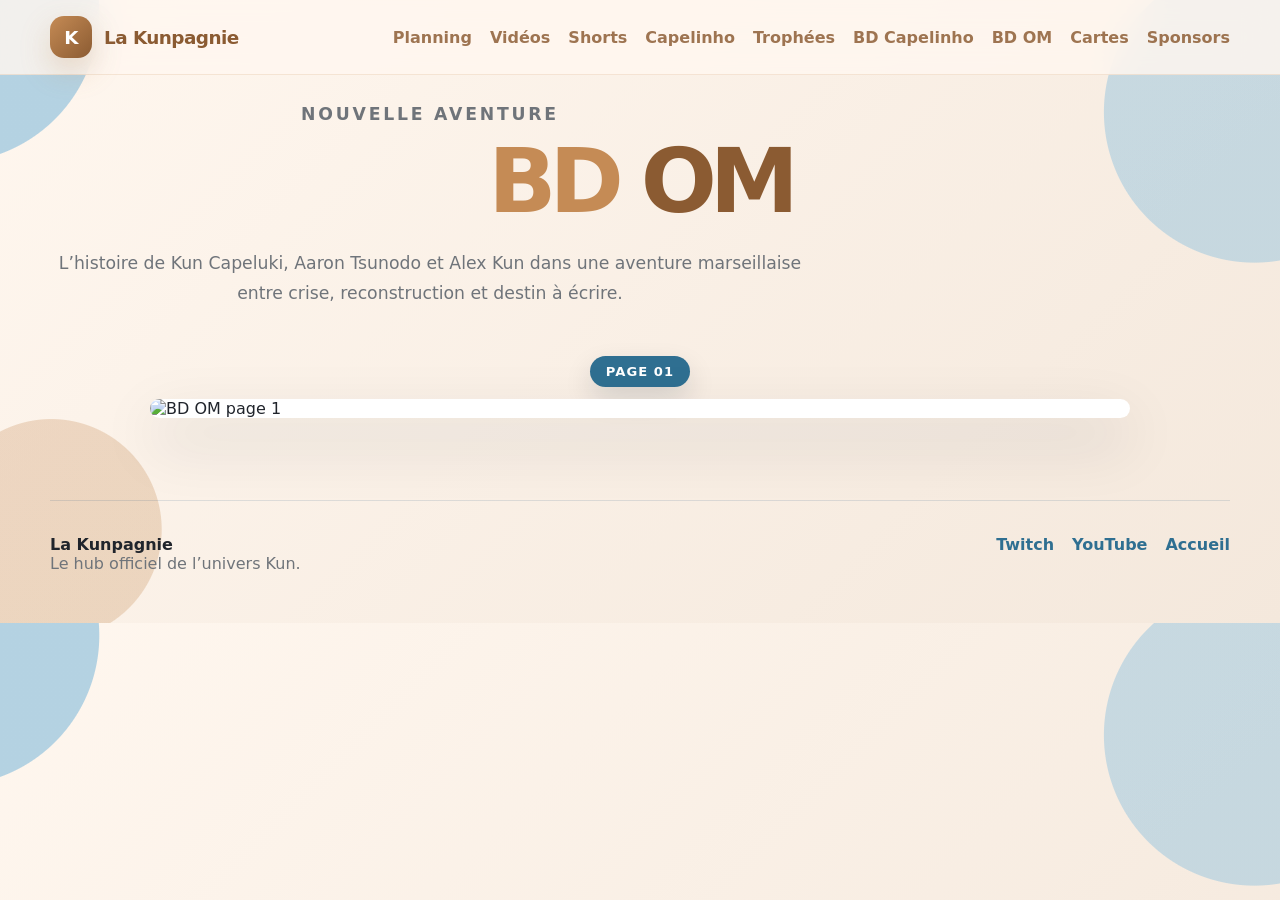
==== bd-om.html @ e3471af1 "Create bd-om.html" ====
<!DOCTYPE html>
<html lang="fr">
<head>
  <meta charset="UTF-8" />
  <meta name="viewport" content="width=device-width, initial-scale=1.0" />
  <title>La Kunpagnie — BD OM</title>
  <link rel="stylesheet" href="style.css" />
</head>

<body>
  <header class="site-header">
    <nav class="navbar">
      <a href="index.html" class="brand">
        <span class="brand-mark">K</span>
        <span>La Kunpagnie</span>
      </a>

      <button class="menu-toggle" aria-label="Ouvrir le menu">☰</button>

      <div class="nav-links">
        <a href="planning.html">Planning</a>
        <a href="videos.html">Vidéos</a>
        <a href="shorts.html">Shorts</a>
        <a href="capelinho.html">Capelinho</a>
        <a href="trophees.html">Trophées</a>
        <a href="bd.html">BD Capelinho</a>
        <a href="bd-om.html">BD OM</a>
        <a href="cartes.html">Cartes</a>
        <a href="sponsors.html">Sponsors</a>
      </div>
    </nav>
  </header>

  <main>
    <section class="section compact">
      <div class="page-hero center">
        <p class="eyebrow">Nouvelle aventure</p>
        <h1>BD <span>OM</span></h1>
        <p>
          L’histoire de Kun Capeluki, Aaron Tsunodo et Alex Kun dans une aventure marseillaise
          entre crise, reconstruction et destin à écrire.
        </p>
      </div>

      <div class="bd-reading">
        <article class="bd-page">
          <span>Page 01</span>
          <img src="om-page-01.png" alt="BD OM page 1">
        </article>

        <!-- Pour ajouter une page :
        <article class="bd-page">
          <span>Page 02</span>
          <img src="om-page-02.png" alt="BD OM page 2">
        </article>
        -->
      </div>
    </section>
  </main>

  <footer class="site-footer">
    <div>
      <strong>La Kunpagnie</strong>
      <p>Le hub officiel de l’univers Kun.</p>
    </div>

    <div class="footer-links">
      <a href="https://www.twitch.tv/el8kun" target="_blank">Twitch</a>
      <a href="https://www.youtube.com/@EL8KUN" target="_blank">YouTube</a>
      <a href="index.html">Accueil</a>
    </div>
  </footer>

  <script src="script.js"></script>
</body>
</html>
---- style.css ----
:root {
  --blue: #9fc8df;
  --blue-light: #c7e3f2;
  --blue-dark: #2f6f91;

  --cream: #f4e8dc;
  --cream-light: #fff7ef;

  --brown: #c58b55;
  --brown-dark: #8b5b32;

  --white: #ffffff;
  --ink: #20242b;
  --muted: #6f747a;

  --card: rgba(255, 248, 239, 0.88);
  --shadow: 0 24px 60px rgba(91, 65, 42, 0.16);
  --radius: 30px;
}
* { box-sizing: border-box; }
html { scroll-behavior: smooth; }
body {
  margin: 0;
  font-family: Inter, system-ui, -apple-system, BlinkMacSystemFont, "Segoe UI", sans-serif;
  color: var(--ink);
  background:
    radial-gradient(circle at -4% 2%, rgba(159, 200, 223, 0.78) 0 150px, transparent 151px),
    radial-gradient(circle at 98% 18%, rgba(159, 200, 223, 0.55) 0 150px, transparent 151px),
    radial-gradient(circle at 4% 85%, rgba(197, 139, 85, 0.28) 0 110px, transparent 111px),
    linear-gradient(135deg, var(--cream-light) 0%, var(--cream) 100%);
  overflow-x: hidden;
}
a { color: inherit; text-decoration: none; }
.site-header {
  position: sticky;
  top: 0;
  z-index: 20;
  backdrop-filter: blur(16px);
  background: rgba(255, 255, 255, 0.78);
  border-bottom: 1px solid rgba(6, 63, 104, 0.10);
}
.navbar {
  width: min(1180px, calc(100% - 32px));
  margin: 0 auto;
  min-height: 74px;
  display: flex;
  justify-content: space-between;
  align-items: center;
}
.brand {
  display: flex;
  align-items: center;
  gap: 12px;
  font-weight: 900;
  letter-spacing: -0.03em;
  font-size: 1.15rem;
}
.brand-mark {
  width: 42px;
  height: 42px;
  border-radius: 14px;
  display: grid;
  place-items: center;
  color: white;
  background: linear-gradient(135deg, var(--blue), var(--blue-dark));
  box-shadow: 0 12px 30px rgba(0, 167, 232, 0.35);
}
.nav-links {
  display: flex;
  align-items: center;
  gap: 18px;
  font-weight: 800;
  color: var(--blue-dark);
  flex-wrap: wrap;
  justify-content: flex-end;
}
.nav-links a { opacity: 0.84; }
.nav-links a:hover { opacity: 1; color: var(--blue); }
.menu-toggle {
  display: none;
  border: 0;
  background: var(--blue-dark);
  color: white;
  width: 42px;
  height: 42px;
  border-radius: 14px;
  font-size: 1.4rem;
}
.section {
  width: min(1180px, calc(100% - 32px));
  margin: 0 auto;
  padding: 82px 0;
}
.compact { padding-top: 24px; }
.hero {
  min-height: calc(100vh - 74px);
  display: grid;
  grid-template-columns: 1.2fr 0.8fr;
  align-items: center;
  gap: 42px;
}
.page-hero { padding-bottom: 30px; }
.eyebrow {
  margin: 0 0 12px;
  text-transform: uppercase;
  letter-spacing: 0.16em;
  font-size: 0.78rem;
  font-weight: 900;
  color: var(--brown);
}
h1, h2, h3, p { margin-top: 0; }
h1 {
  font-size: clamp(3.1rem, 7vw, 6.8rem);
  line-height: 0.9;
  letter-spacing: -0.08em;
  margin-bottom: 26px;
}
h1 span, h2 span { color: var(--blue); }
h2 {
  font-size: clamp(2.1rem, 4vw, 4.2rem);
  letter-spacing: -0.06em;
  line-height: 0.96;
  margin-bottom: 18px;
}
h3 { letter-spacing: -0.03em; margin-bottom: 10px; }
.hero-text, .page-hero p, .section-heading p, .note-box p {
  font-size: 1.08rem;
  line-height: 1.75;
  color: var(--muted);
  max-width: 760px;
}
.hero-actions { display: flex; gap: 14px; flex-wrap: wrap; margin-top: 34px; }
.btn {
  display: inline-flex;
  align-items: center;
  justify-content: center;
  min-height: 50px;
  padding: 0 22px;
  border-radius: 999px;
  font-weight: 900;
  transition: transform 0.2s ease, box-shadow 0.2s ease;
}
.btn:hover { transform: translateY(-2px); }
.btn-primary {
  color: white;
  background: linear-gradient(135deg, var(--blue), var(--blue-dark));
  box-shadow: 0 18px 36px rgba(0, 167, 232, 0.25);
}
.btn-secondary {
  color: var(--blue-dark);
  background: white;
  border: 1px solid rgba(6, 63, 104, 0.10);
}
.hero-card, .preview-card, .content-card, .timeline-item, .trophy-room article, .note-box, .sponsor-grid article {
  background: var(--card);
  border: 1px solid rgba(6, 63, 104, 0.10);
  border-radius: var(--radius);
  box-shadow: var(--shadow);
}
.hero-card {
  padding: 34px;
  min-height: 390px;
  display: flex;
  flex-direction: column;
  justify-content: flex-end;
  position: relative;
  overflow: hidden;
}
.hero-card::before {
  content: "";
  position: absolute;
  inset: 18px;
  border-radius: 24px;
  border: 2px dashed rgba(0, 167, 232, 0.25);
}
.live-badge {
  position: absolute;
  top: 28px;    
  left: 28px;
  background: var(--blue-dark);
  color: white;
  padding: 10px 14px;
  border-radius: 999px;
  font-size: 0.76rem;
  font-weight: 900;
}
.hero-card h2, .hero-card p, .mini-stats { position: relative; }
.hero-card p { color: var(--muted); line-height: 1.65; }
.mini-stats {
  display: grid;
  grid-template-columns: repeat(3, 1fr);
  gap: 14px;
  margin-top: 24px;
}
.mini-stats div {
  padding: 14px;
  border-radius: 18px;
  background: rgba(0, 167, 232, 0.08);
}
.mini-stats strong, .mini-stats span { display: block; }
.mini-stats strong { font-size: 1.25rem; }
.mini-stats span { font-size: 0.78rem; color: var(--muted); font-weight: 800; }
.center { text-align: center; margin-left: auto; margin-right: auto; }
.preview-grid, .content-grid {
  display: grid;
  grid-template-columns: repeat(3, 1fr);
  gap: 22px;
}
.preview-card, .content-card, .note-box { padding: 28px; }
.preview-card {
  min-height: 210px;
  transition: transform 0.2s ease, box-shadow 0.2s ease;
}
.preview-card:hover { transform: translateY(-4px); box-shadow: 0 28px 70px rgba(3, 29, 50, 0.20); }
.preview-card span, .content-card span {
  display: inline-block;
  color: var(--brown);
  font-size: 0.78rem;
  font-weight: 900;
  letter-spacing: 0.12em;
  text-transform: uppercase;
  margin-bottom: 12px;
}
.preview-card p, .content-card p, .timeline-item p, .trophy-room p, .sponsor-grid p {
  color: var(--muted);
  line-height: 1.55;
}
.big-image {
  width: 100%;
  max-width: 1100px;
  display: block;
  margin: 0 auto 34px;
  border-radius: 28px;
  box-shadow: 0 24px 60px rgba(3, 29, 50, 0.16);
}
.timeline {
  display: grid;
  grid-template-columns: repeat(3, 1fr);
  gap: 22px;
}
.timeline-item { padding: 28px; }
.club-tag {
  display: inline-flex;
  padding: 8px 12px;
  border-radius: 999px;
  color: white;
  font-weight: 900;
  font-size: 0.78rem;
  margin-bottom: 20px;
}
.santos { background: #163f83; }
.werder { background: #0a8f55; }
.brazil { background: #f0c400; color: #173b1a; }
.timeline-item ul { padding-left: 18px; color: var(--blue-dark); font-weight: 700; }
.trophy-room, .sponsor-grid {
  display: grid;
  grid-template-columns: repeat(4, 1fr);
  gap: 18px;
}
.trophy-room article, .sponsor-grid article { padding: 26px; }
.trophy-room span { font-size: 2rem; display: block; margin-bottom: 18px; }
.spacing-top { margin-top: 28px; }
.card-showcase {
  display: grid;
  grid-template-columns: repeat(3, 1fr);
  gap: 22px;
}
.kun-card {
  min-height: 310px;
  border-radius: 28px;
  padding: 26px;
  color: white;
  display: flex;
  flex-direction: column;
  justify-content: flex-end;
  box-shadow: var(--shadow);
  position: relative;
  overflow: hidden;
}
.kun-card::before {
  content: "";
  position: absolute;
  inset: 18px;
  border-radius: 22px;
  border: 1px solid rgba(255,255,255,0.45);
}
.kun-card span, .kun-card h3, .kun-card p { position: relative; }
.kun-card span { color: rgba(255,255,255,0.85); font-weight: 900; letter-spacing: 0.12em; }
.kun-card h3 { font-size: 2rem; }
.kun-card p { color: rgba(255,255,255,0.8); }
.common { background: linear-gradient(145deg, #31536d, #0d2233); }
.rare { background: linear-gradient(145deg, var(--blue), var(--blue-dark)); }
.legendary { background: linear-gradient(145deg, #b48645, #4a2f1a); }
.note-box { margin-top: 28px; }
.sponsor-grid { grid-template-columns: repeat(3, 1fr); }
.site-footer {
  width: min(1180px, calc(100% - 32px));
  margin: 0 auto;
  padding: 34px 0 50px;
  display: flex;
  justify-content: space-between;
  gap: 24px;
  border-top: 1px solid rgba(6, 63, 104, 0.12);
}
.site-footer p { color: var(--muted); margin-bottom: 0; }
.footer-links { display: flex; gap: 18px; font-weight: 800; color: var(--blue-dark); flex-wrap: wrap; }
@media (max-width: 980px) {
  .menu-toggle { display: block; }
  .nav-links {
    position: absolute;
    top: 74px;
    left: 16px;
    right: 16px;
    display: none;
    flex-direction: column;
    align-items: stretch;
    padding: 18px;
    background: white;
    border-radius: 22px;
    box-shadow: var(--shadow);
  }
  .nav-links.open { display: flex; }
  .hero { grid-template-columns: 1fr; padding-top: 44px; min-height: auto; }
  .preview-grid, .content-grid, .timeline, .trophy-room, .card-showcase, .sponsor-grid { grid-template-columns: 1fr 1fr; }
}
@media (max-width: 620px) {
  .section { padding: 58px 0; }
  h1 { font-size: 3.35rem; }
  .preview-grid, .content-grid, .timeline, .trophy-room, .card-showcase, .sponsor-grid { grid-template-columns: 1fr; }
  .mini-stats { grid-template-columns: 1fr; }
  .site-footer { flex-direction: column; }
}
.preview-card {
  min-height: 260px;
  padding: 28px;
  position: relative;
  overflow: hidden;
  display: flex;
  flex-direction: column;
  justify-content: flex-end;
  background:
    linear-gradient(145deg, rgba(255,255,255,0.94), rgba(255,255,255,0.70));
  border: 1px solid rgba(6, 63, 104, 0.10);
  border-radius: 30px;
  box-shadow: 0 24px 60px rgba(3, 29, 50, 0.13);
  transition: transform 0.22s ease, box-shadow 0.22s ease, border-color 0.22s ease;
}

.preview-card::before {
  content: "";
  position: absolute;
  inset: -40% -20% auto auto;
  width: 180px;
  height: 180px;
  border-radius: 999px;
  background: rgba(0, 167, 232, 0.13);
  transition: transform 0.22s ease;
}

.preview-card::after {
  content: "";
  position: absolute;
  inset: 14px;
  border-radius: 24px;
  border: 1px solid rgba(255,255,255,0.65);
  pointer-events: none;
}

.preview-card:hover {
  transform: translateY(-7px);
  box-shadow: 0 34px 80px rgba(3, 29, 50, 0.22);
  border-color: rgba(0, 167, 232, 0.35);
}

.preview-card:hover::before {
  transform: scale(1.18);
}

.preview-card .card-icon {
  position: absolute;
  top: 24px;
  right: 24px;
  width: 56px;
  height: 56px;
  border-radius: 20px;
  display: grid;
  place-items: center;
  font-size: 1.6rem;
  background: rgba(255,255,255,0.72);
  border: 1px solid rgba(6, 63, 104, 0.08);
  box-shadow: 0 12px 28px rgba(3, 29, 50, 0.10);
}

.preview-card span,
.preview-card h3,
.preview-card p,
.preview-card strong {
  position: relative;
  z-index: 2;
}

.preview-card span {
  display: inline-block;
  color: var(--brown);
  font-size: 0.76rem;
  font-weight: 950;
  letter-spacing: 0.14em;
  text-transform: uppercase;
  margin-bottom: 12px;
}

.preview-card h3 {
  font-size: 1.55rem;
  margin-bottom: 10px;
}

.preview-card p {
  color: var(--muted);
  line-height: 1.55;
  margin-bottom: 22px;
}

.preview-card strong {
  color: var(--blue-dark);
  font-size: 0.94rem;
}

.planning-card {
  background:
    linear-gradient(145deg, rgba(0,167,232,0.16), rgba(255,255,255,0.86));
}

.video-card {
  background:
    linear-gradient(145deg, rgba(6,63,104,0.15), rgba(255,255,255,0.86));
}

.capelinho-card {
  background:
    linear-gradient(145deg, rgba(240,196,0,0.18), rgba(255,255,255,0.86));
}

.trophees-card {
  background:
    linear-gradient(145deg, rgba(180,134,69,0.22), rgba(255,255,255,0.86));
}

.bd-card-home {
  background:
    linear-gradient(145deg, rgba(139,98,63,0.18), rgba(255,255,255,0.86));
}

.cartes-card {
  background:
    linear-gradient(145deg, rgba(0,167,232,0.20), rgba(6,63,104,0.08));
}

.sponsor-card {
  background:
    linear-gradient(145deg, rgba(6,63,104,0.16), rgba(255,255,255,0.86));
}
.home-planning-section {
  padding-top: 40px;
  padding-bottom: 40px;
}

.home-planning-link {
  display: block;
  max-width: 1050px;
  margin: 0 auto;
}

.home-planning-image {
  width: 100%;
  display: block;
  border-radius: 28px;
  box-shadow: 0 24px 60px rgba(3, 29, 50, 0.16);
  transition: transform 0.22s ease, box-shadow 0.22s ease;
}

.home-planning-link:hover .home-planning-image {
  transform: translateY(-5px);
  box-shadow: 0 34px 80px rgba(3, 29, 50, 0.22);
}

.center-button {
  display: flex;
  justify-content: center;
  margin-top: 24px;
}
.bd-reading {
  display: grid;
  gap: 34px;
  max-width: 980px;
  margin: 0 auto;
}

.bd-reading img {
  width: 100%;
  display: block;
  border-radius: 24px;
  box-shadow: 0 24px 60px rgba(3, 29, 50, 0.16);
  background: white;
}
.bd-page {
  display: grid;
  gap: 12px;
}

.bd-page span {
  width: fit-content;
  margin: 0 auto;
  padding: 8px 16px;
  border-radius: 999px;
  background: var(--blue-dark);
  color: white;
  font-size: 0.82rem;
  font-weight: 900;
  letter-spacing: 0.08em;
  text-transform: uppercase;
  box-shadow: 0 12px 28px rgba(3, 29, 50, 0.14);
}

.bd-page img {
  width: 100%;
  display: block;
  border-radius: 24px;
  box-shadow: 0 24px 60px rgba(3, 29, 50, 0.16);
  background: white;
}
.shorts-card {
  background:
    linear-gradient(145deg, rgba(0,167,232,0.16), rgba(139,98,63,0.13));
}

.shorts-grid {
  display: grid;
  grid-template-columns: repeat(3, 1fr);
  gap: 22px;
}

.short-card {
  background: var(--card);
  border: 1px solid rgba(6, 63, 104, 0.10);
  border-radius: 28px;
  box-shadow: var(--shadow);
  overflow: hidden;
}

.short-video {
  aspect-ratio: 9 / 16;
  background: #0d2233;
}

.short-video iframe {
  width: 100%;
  height: 100%;
  border: 0;
  display: block;
}

.short-placeholder {
  aspect-ratio: 9 / 16;
  display: grid;
  place-items: center;
  background: linear-gradient(145deg, var(--blue), var(--blue-dark));
  color: white;
  font-weight: 900;
  text-transform: uppercase;
  letter-spacing: 0.12em;
}

.short-info {
  padding: 22px;
}

.short-info span {
  display: inline-block;
  color: var(--brown);
  font-size: 0.76rem;
  font-weight: 950;
  letter-spacing: 0.14em;
  text-transform: uppercase;
  margin-bottom: 10px;
}

.short-info p {
  color: var(--muted);
  line-height: 1.55;
}

@media (max-width: 980px) {
  .shorts-grid {
    grid-template-columns: repeat(2, 1fr);
  }
}

@media (max-width: 620px) {
  .shorts-grid {
    grid-template-columns: 1fr;
  }
}
.site-header {
  background: rgba(255, 247, 239, 0.82);
  border-bottom: 1px solid rgba(197, 139, 85, 0.18);
}

.brand-mark {
  background: linear-gradient(135deg, var(--brown), var(--brown-dark));
  box-shadow: 0 12px 30px rgba(197, 139, 85, 0.28);
}

.brand span:last-child {
  color: var(--brown-dark);
}

.nav-links a {
  color: var(--brown-dark);
}

.nav-links a:hover {
  color: var(--blue-dark);
}
.hero {
  position: relative;
}

.hero::before {
  content: "";
  position: absolute;
  top: 70px;
  right: -60px;
  width: 260px;
  height: 260px;
  background: rgba(159, 200, 223, 0.42);
  border-radius: 50%;
  z-index: -1;
}

.hero::after {
  content: "";
  position: absolute;
  left: -80px;
  bottom: 60px;
  width: 180px;
  height: 180px;
  background: rgba(197, 139, 85, 0.18);
  border-radius: 50%;
  z-index: -1;
}

h1 {
  color: var(--brown);
  text-transform: uppercase;
}

h1 span {
  color: var(--brown-dark);
}

.eyebrow {
  color: var(--blue-dark);
}

.hero-card {
  background:
    linear-gradient(145deg, rgba(255, 247, 239, 0.95), rgba(255, 247, 239, 0.70)),
    radial-gradient(circle at 80% 10%, rgba(159, 200, 223, 0.32), transparent 40%);
  border: 1px solid rgba(197, 139, 85, 0.18);
}

.live-badge {
  background: var(--brown);
  color: white;
}
.btn-primary {
  color: white;
  background: linear-gradient(135deg, var(--brown), var(--brown-dark));
  box-shadow: 0 18px 36px rgba(197, 139, 85, 0.24);
}

.btn-secondary {
  color: var(--brown-dark);
  background: rgba(255, 247, 239, 0.88);
  border: 1px solid rgba(197, 139, 85, 0.24);
}

.btn-secondary:hover {
  background: white;
}
.preview-card {
  background:
    linear-gradient(145deg, rgba(255, 247, 239, 0.96), rgba(255, 247, 239, 0.72));
  border: 1px solid rgba(197, 139, 85, 0.18);
}

.preview-card::before {
  background: rgba(159, 200, 223, 0.30);
}

.preview-card .card-icon {
  background: rgba(255, 247, 239, 0.86);
  border: 1px solid rgba(197, 139, 85, 0.18);
}

.preview-card span {
  color: var(--blue-dark);
}

.preview-card strong {
  color: var(--brown-dark);
}

.planning-card {
  background: linear-gradient(145deg, rgba(159, 200, 223, 0.34), rgba(255, 247, 239, 0.88));
}

.video-card {
  background: linear-gradient(145deg, rgba(197, 139, 85, 0.22), rgba(255, 247, 239, 0.88));
}

.capelinho-card {
  background: linear-gradient(145deg, rgba(159, 200, 223, 0.28), rgba(255, 247, 239, 0.88));
}

.trophees-card {
  background: linear-gradient(145deg, rgba(197, 139, 85, 0.26), rgba(255, 247, 239, 0.88));
}

.bd-card-home {
  background: linear-gradient(145deg, rgba(47, 111, 145, 0.16), rgba(255, 247, 239, 0.88));
}

.cartes-card {
  background: linear-gradient(145deg, rgba(159, 200, 223, 0.38), rgba(255, 247, 239, 0.88));
}

.sponsor-card {
  background: linear-gradient(145deg, rgba(197, 139, 85, 0.20), rgba(255, 247, 239, 0.88));
}
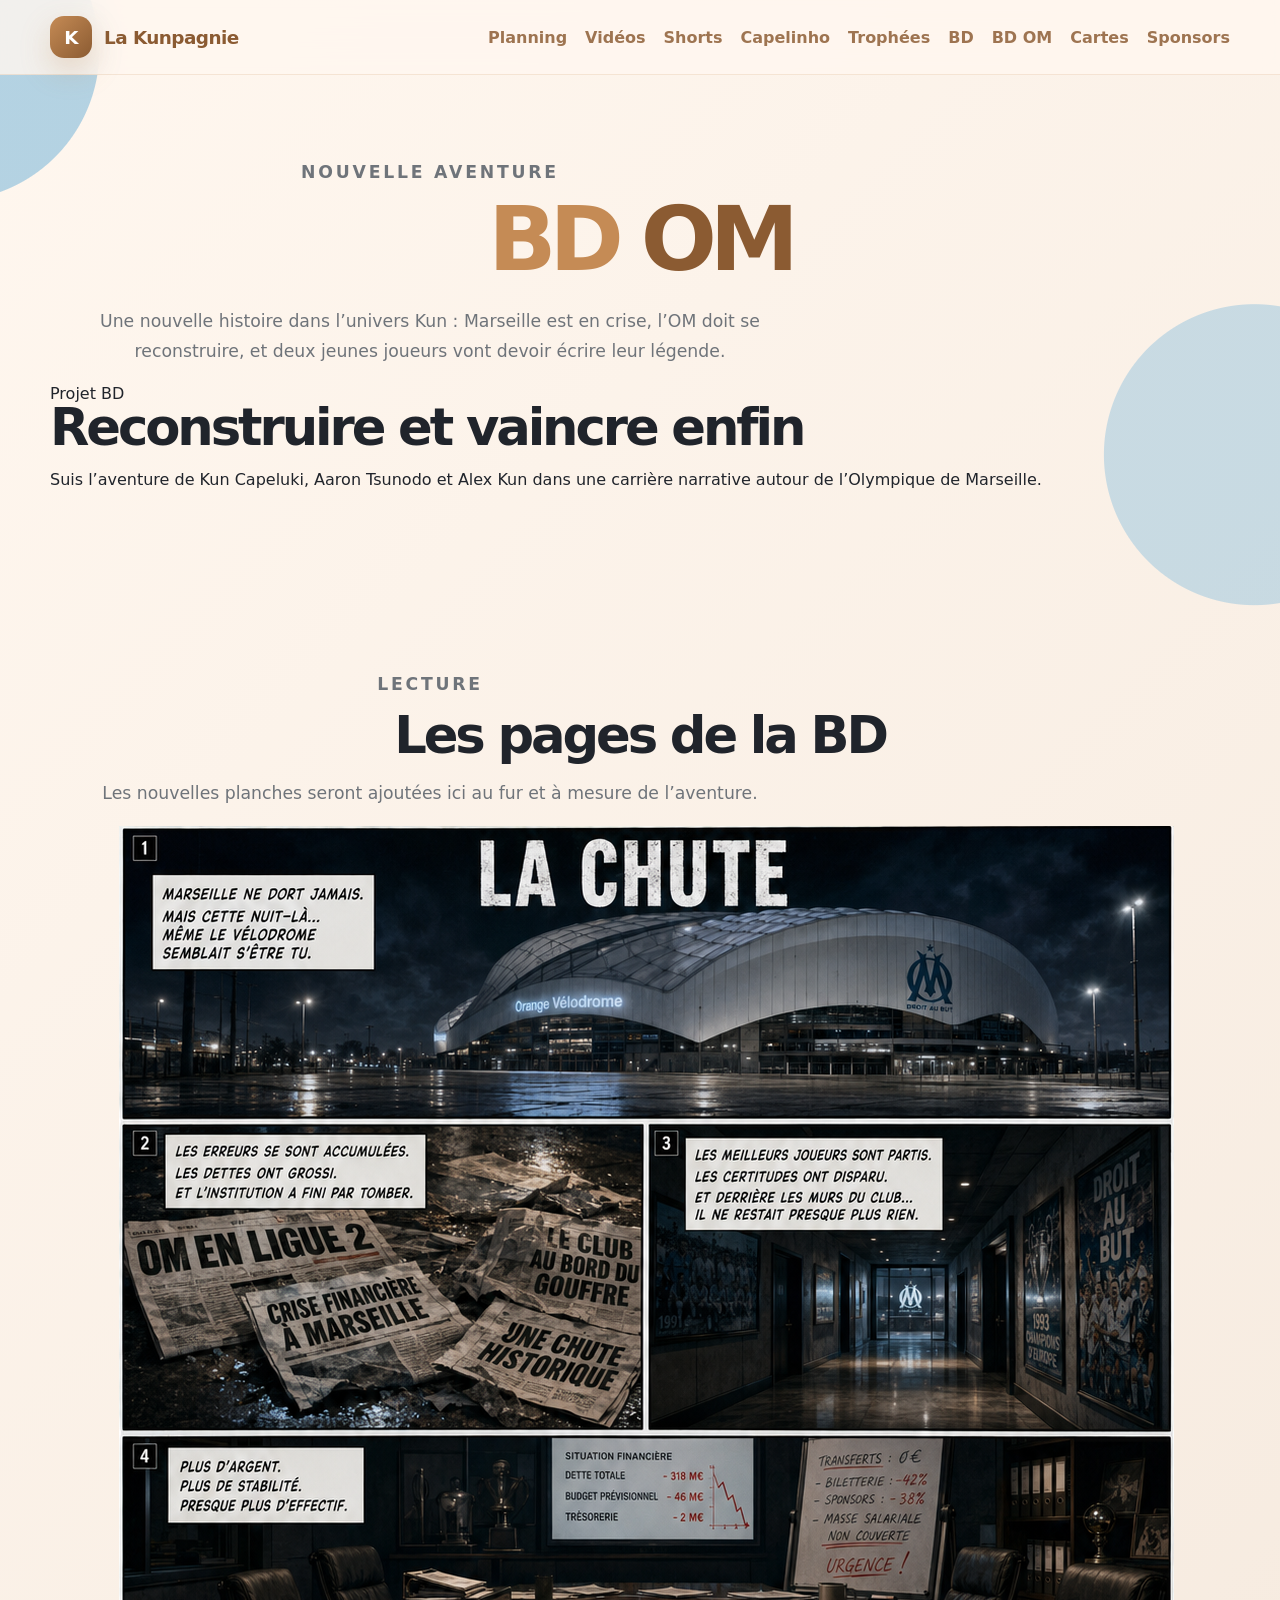
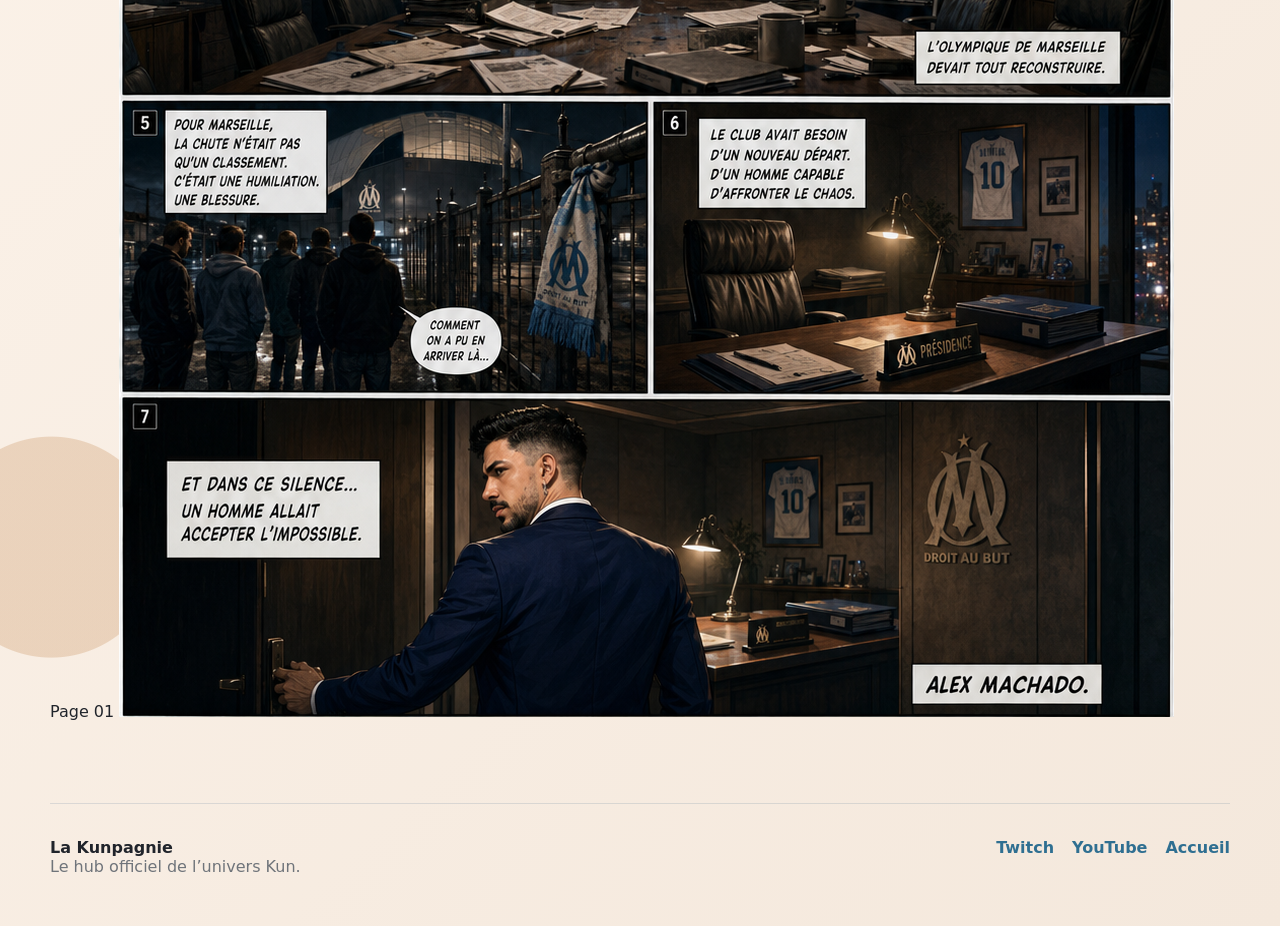
==== commit 4f631aa8: "Update bd-om.html" ====
--- a/bd-om.html
+++ b/bd-om.html
@@ -1,76 +1,90 @@
 <!DOCTYPE html>
 <html lang="fr">
 <head>
-  <meta charset="UTF-8" />
-  <meta name="viewport" content="width=device-width, initial-scale=1.0" />
-  <title>La Kunpagnie — BD OM</title>
-  <link rel="stylesheet" href="style.css" />
+<meta charset="UTF-8">
+<meta name="viewport" content="width=device-width, initial-scale=1.0">
+<link rel="stylesheet" href="style.css">
+<title>La Kunpagnie — BD OM</title>
 </head>
 
 <body>
-  <header class="site-header">
-    <nav class="navbar">
-      <a href="index.html" class="brand">
-        <span class="brand-mark">K</span>
-        <span>La Kunpagnie</span>
-      </a>
+<header class="site-header">
+  <nav class="navbar">
+    <a href="index.html" class="brand"><span class="brand-mark">K</span><span>La Kunpagnie</span></a>
+    <button class="menu-toggle" aria-label="Ouvrir le menu">☰</button>
+    <div class="nav-links">
+      <a href="planning.html">Planning</a>
+      <a href="videos.html">Vidéos</a>
+      <a href="shorts.html">Shorts</a>
+      <a href="capelinho.html">Capelinho</a>
+      <a href="trophees.html">Trophées</a>
+      <a href="bd.html">BD</a>
+      <a href="bd-om.html">BD OM</a>
+      <a href="cartes.html">Cartes</a>
+      <a href="sponsors.html">Sponsors</a>
+    </div>
+  </nav>
+</header>
 
-      <button class="menu-toggle" aria-label="Ouvrir le menu">☰</button>
+<main>
+  <section class="section bd-om-hero-section">
+    <div class="section-heading center">
+      <p class="eyebrow">Nouvelle aventure</p>
+      <h1>BD <span>OM</span></h1>
+      <p>
+        Une nouvelle histoire dans l’univers Kun : Marseille est en crise, l’OM doit se reconstruire,
+        et deux jeunes joueurs vont devoir écrire leur légende.
+      </p>
+    </div>
 
-      <div class="nav-links">
-        <a href="planning.html">Planning</a>
-        <a href="videos.html">Vidéos</a>
-        <a href="shorts.html">Shorts</a>
-        <a href="capelinho.html">Capelinho</a>
-        <a href="trophees.html">Trophées</a>
-        <a href="bd.html">BD Capelinho</a>
-        <a href="bd-om.html">BD OM</a>
-        <a href="cartes.html">Cartes</a>
-        <a href="sponsors.html">Sponsors</a>
-      </div>
-    </nav>
-  </header>
-
-  <main>
-    <section class="section compact">
-      <div class="page-hero center">
-        <p class="eyebrow">Nouvelle aventure</p>
-        <h1>BD <span>OM</span></h1>
+    <div class="bd-om-intro-card">
+      <div>
+        <span class="bd-om-label">Projet BD</span>
+        <h2>Reconstruire et vaincre enfin</h2>
         <p>
-          L’histoire de Kun Capeluki, Aaron Tsunodo et Alex Kun dans une aventure marseillaise
-          entre crise, reconstruction et destin à écrire.
+          Suis l’aventure de Kun Capeluki, Aaron Tsunodo et Alex Kun dans une carrière narrative
+          autour de l’Olympique de Marseille.
         </p>
       </div>
+    </div>
+  </section>
 
-      <div class="bd-reading">
-        <article class="bd-page">
-          <span>Page 01</span>
-          <img src="om-page-01.png" alt="BD OM page 1">
-        </article>
-
-        <!-- Pour ajouter une page :
-        <article class="bd-page">
-          <span>Page 02</span>
-          <img src="om-page-02.png" alt="BD OM page 2">
-        </article>
-        -->
-      </div>
-    </section>
-  </main>
-
-  <footer class="site-footer">
-    <div>
-      <strong>La Kunpagnie</strong>
-      <p>Le hub officiel de l’univers Kun.</p>
+  <section class="section">
+    <div class="section-heading center">
+      <p class="eyebrow">Lecture</p>
+      <h2>Les pages de la BD</h2>
+      <p>Les nouvelles planches seront ajoutées ici au fur et à mesure de l’aventure.</p>
     </div>
 
-    <div class="footer-links">
-      <a href="https://www.twitch.tv/el8kun" target="_blank">Twitch</a>
-      <a href="https://www.youtube.com/@EL8KUN" target="_blank">YouTube</a>
-      <a href="index.html">Accueil</a>
+    <div class="bd-pages-grid">
+
+      <article class="bd-page-card">
+        <span>Page 01</span>
+        <img src="om-page-01.png" alt="BD OM Page 01">
+      </article>
+
+      <!-- Pour ajouter une nouvelle page, copie ce bloc :
+
+      <article class="bd-page-card">
+        <span>Page 02</span>
+        <img src="om-page-02.png" alt="BD OM Page 02">
+      </article>
+
+      -->
+
     </div>
-  </footer>
+  </section>
+</main>
 
-  <script src="script.js"></script>
+<footer class="site-footer">
+  <div><strong>La Kunpagnie</strong><p>Le hub officiel de l’univers Kun.</p></div>
+  <div class="footer-links">
+    <a href="https://www.twitch.tv/el8kun" target="_blank" rel="noopener">Twitch</a>
+    <a href="https://www.youtube.com/@EL8KUNgaming" target="_blank" rel="noopener">YouTube</a>
+    <a href="index.html">Accueil</a>
+  </div>
+</footer>
+
+<script src="script.js"></script>
 </body>
 </html>
--- a/style.css
+++ b/style.css
@@ -738,3 +738,12 @@
 .sponsor-card {
   background: linear-gradient(145deg, rgba(197, 139, 85, 0.20), rgba(255, 247, 239, 0.88));
 }
+
+.bd-om-card {
+  background: linear-gradient(145deg, rgba(0, 167, 232, 0.18), rgba(255, 255, 255, 0.92));
+  border: 1px solid rgba(0, 167, 232, 0.22);
+}
+
+.bd-om-card .card-icon {
+  background: rgba(255, 255, 255, 0.85);
+}
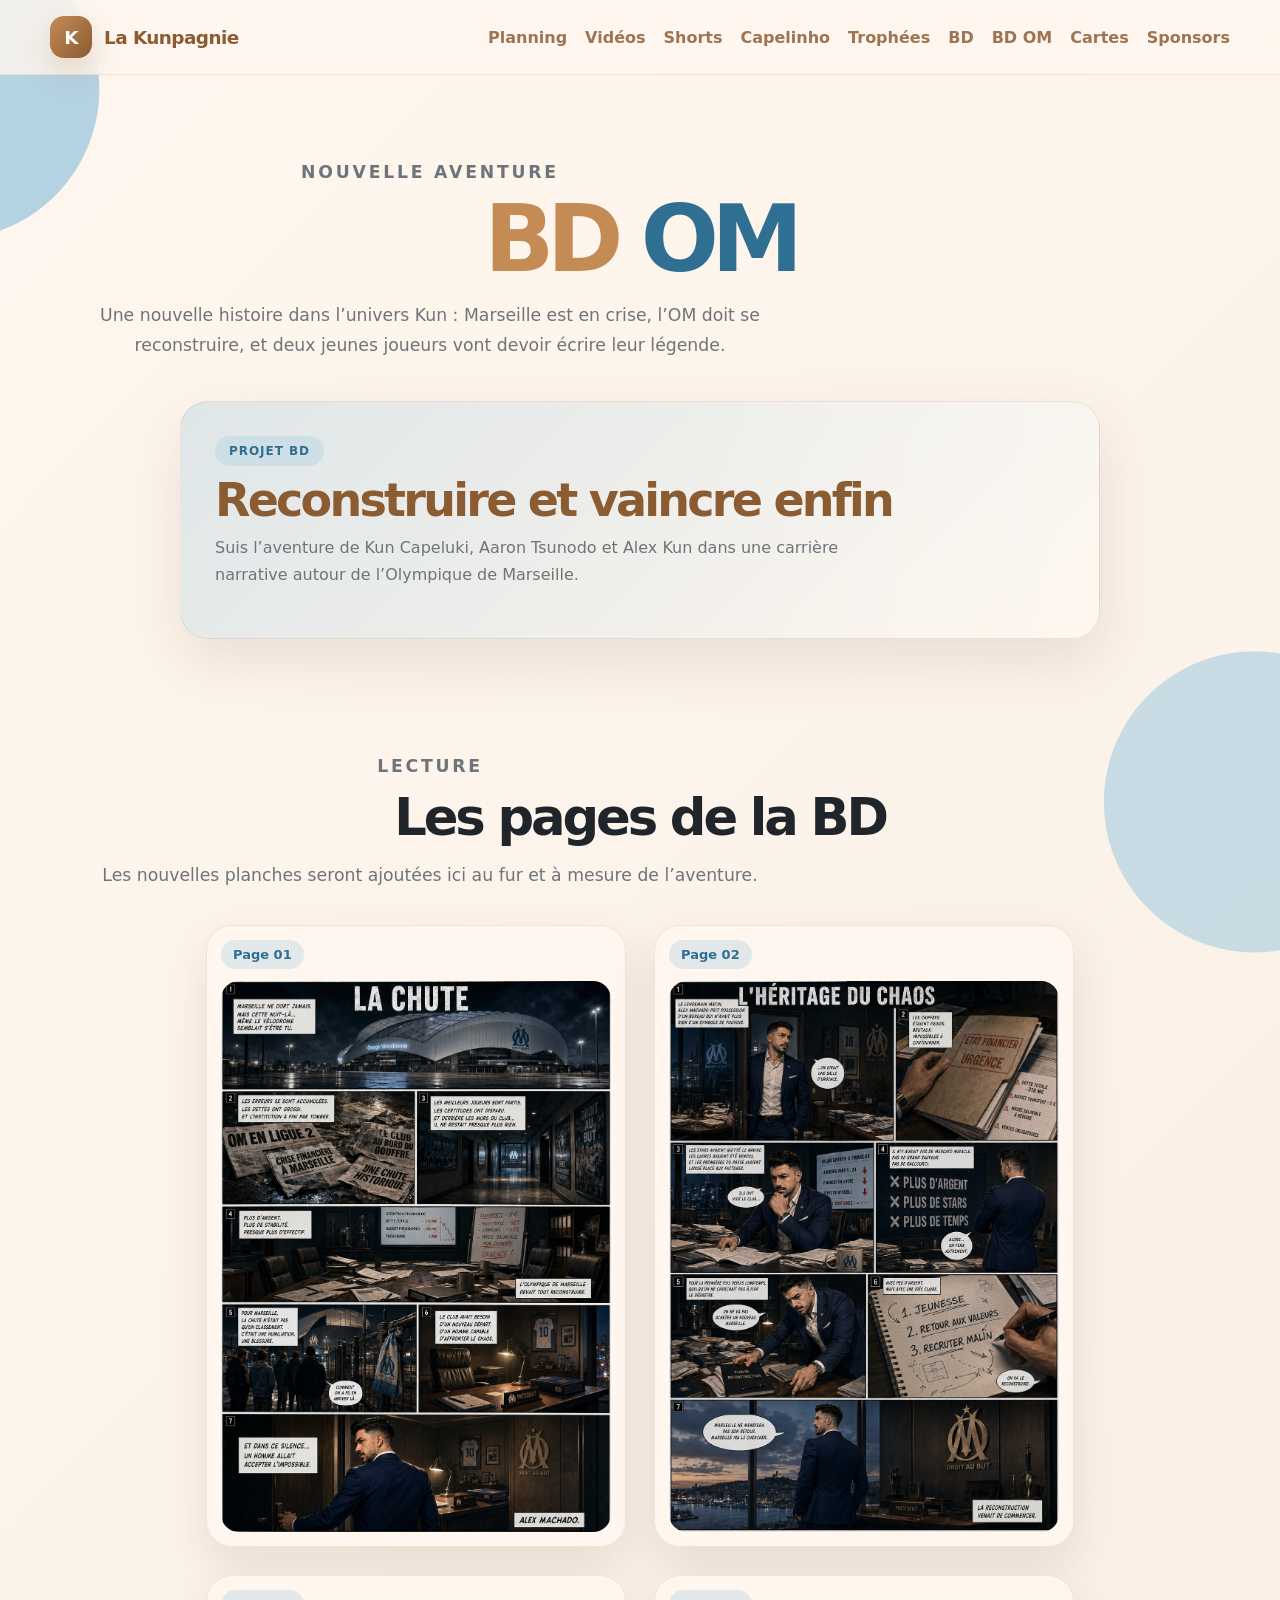
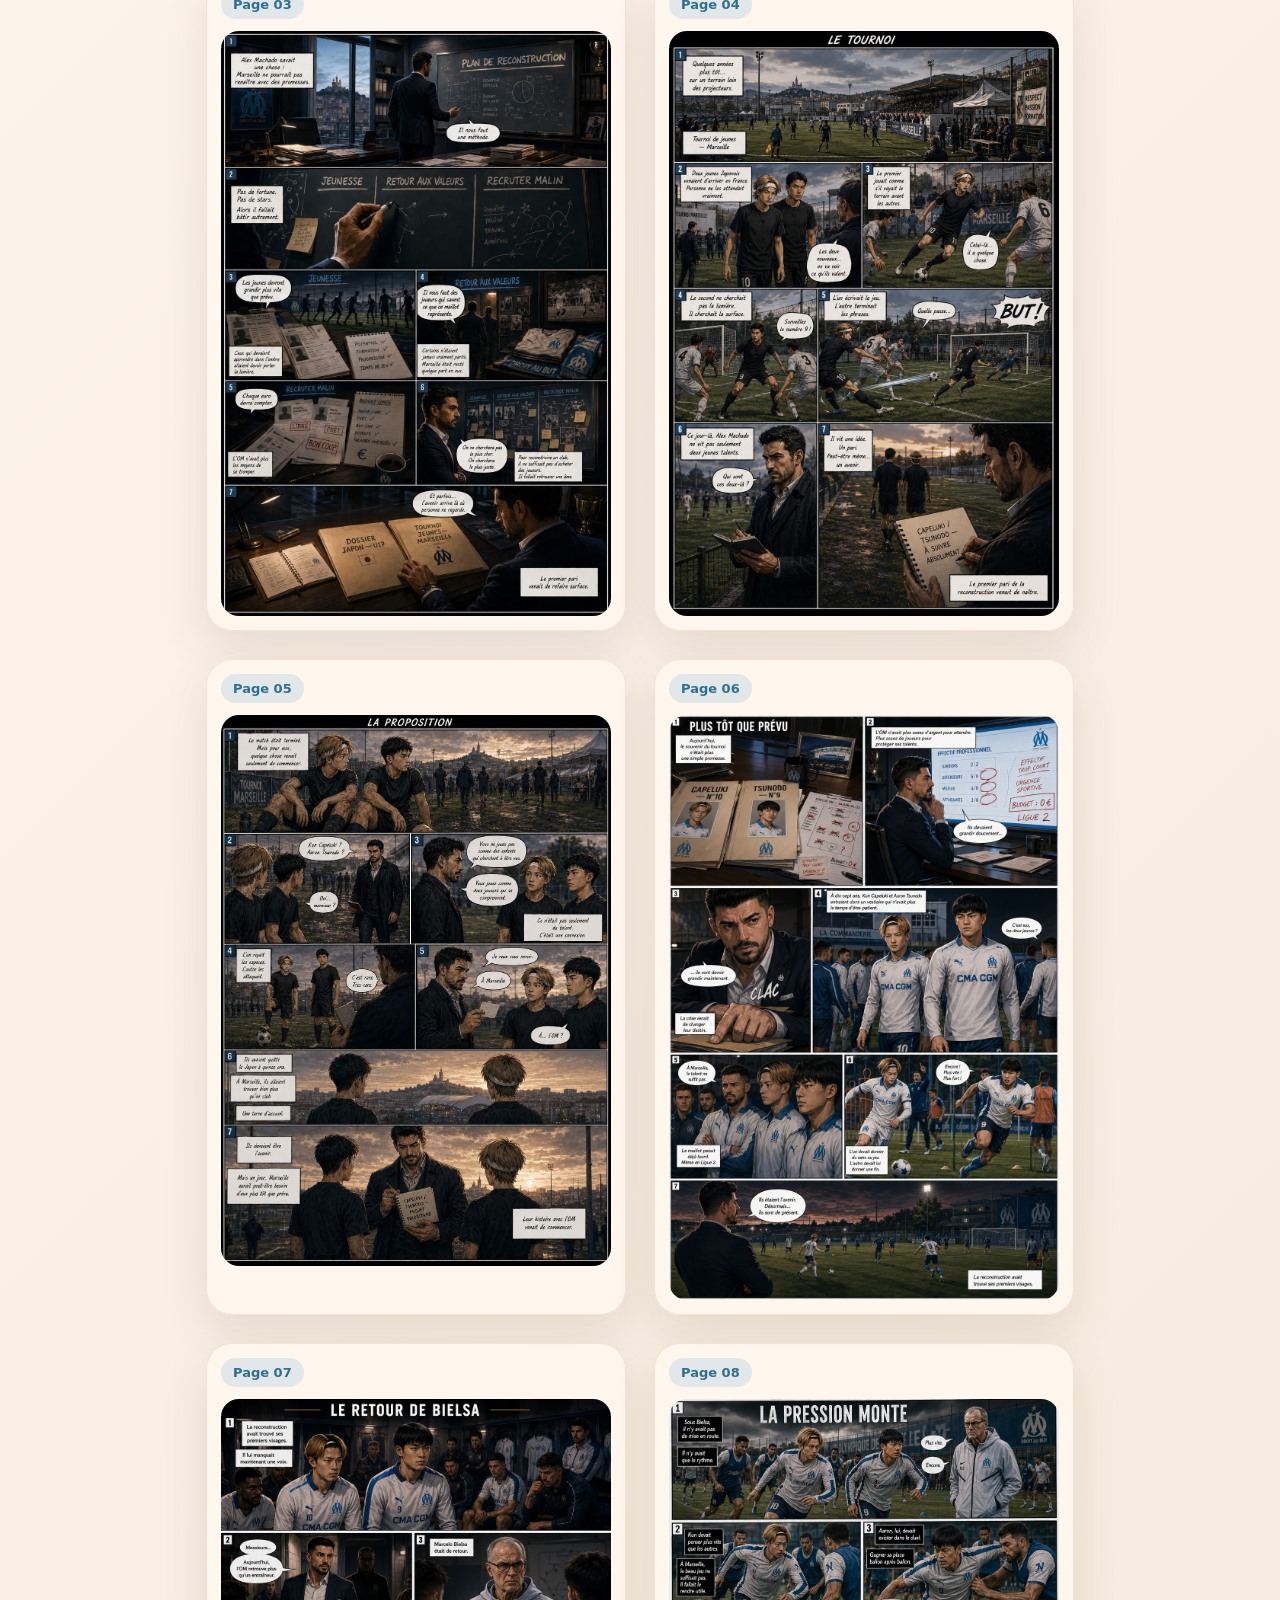
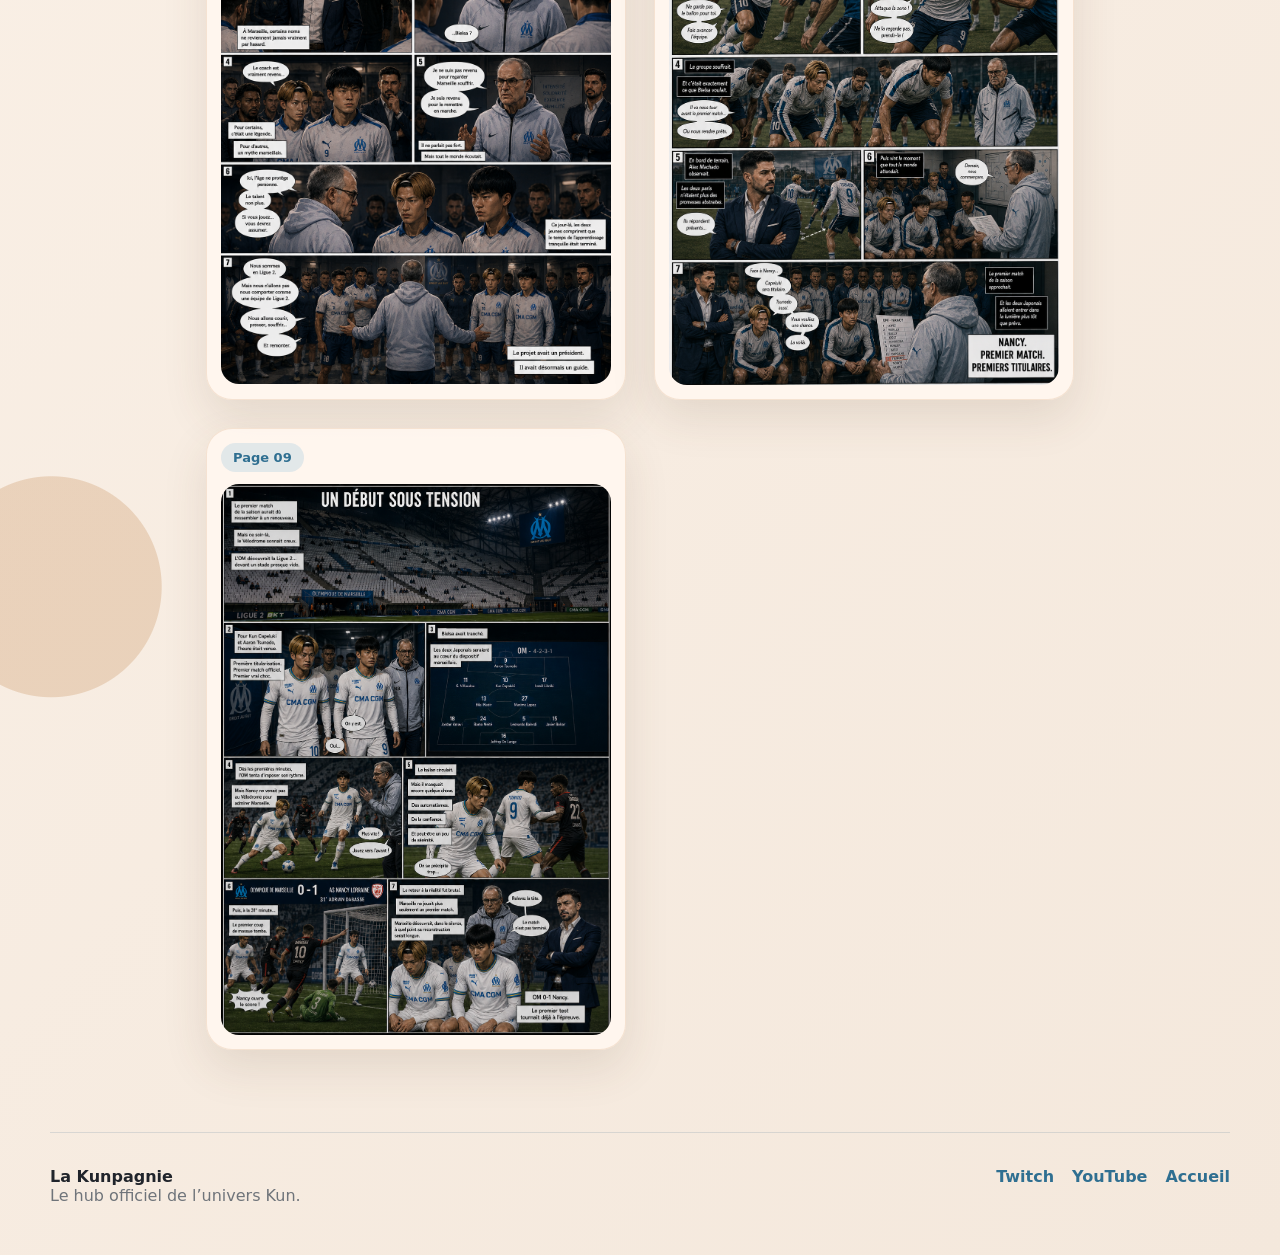
==== commit 12442077: "Update bd-om.html" ====
--- a/bd-om.html
+++ b/bd-om.html
@@ -62,6 +62,38 @@
         <span>Page 01</span>
         <img src="om-page-01.png" alt="BD OM Page 01">
       </article>
+      <article class="bd-page-card">
+        <span>Page 02</span>
+        <img src="om-page-02.png" alt="BD OM Page 02">
+      </article>
+      <article class="bd-page-card">
+        <span>Page 03</span>
+        <img src="om-page-03.png" alt="BD OM Page 03">
+      </article>
+      <article class="bd-page-card">
+        <span>Page 04</span>
+        <img src="om-page-04.png" alt="BD OM Page 04">
+      </article>
+      <article class="bd-page-card">
+        <span>Page 05</span>
+        <img src="om-page-05.png" alt="BD OM Page 05">
+      </article>
+      <article class="bd-page-card">
+        <span>Page 06</span>
+        <img src="om-page-06.png" alt="BD OM Page 06">
+      </article>
+      <article class="bd-page-card">
+        <span>Page 07</span>
+        <img src="om-page-07.png" alt="BD OM Page 07">
+      </article>
+      <article class="bd-page-card">
+        <span>Page 08</span>
+        <img src="om-page-08.png" alt="BD OM Page 08">
+      </article>
+      <article class="bd-page-card">
+        <span>Page 09</span>
+        <img src="om-page-09.png" alt="BD OM Page 09">
+      </article>
 
       <!-- Pour ajouter une nouvelle page, copie ce bloc :
 
--- a/style.css
+++ b/style.css
@@ -739,11 +739,98 @@
   background: linear-gradient(145deg, rgba(197, 139, 85, 0.20), rgba(255, 247, 239, 0.88));
 }
 
+/* =========================
+   BD OM
+========================= */
+
 .bd-om-card {
-  background: linear-gradient(145deg, rgba(0, 167, 232, 0.18), rgba(255, 255, 255, 0.92));
+  background: linear-gradient(145deg, rgba(0, 167, 232, 0.18), rgba(255, 247, 239, 0.88));
   border: 1px solid rgba(0, 167, 232, 0.22);
 }
 
 .bd-om-card .card-icon {
-  background: rgba(255, 255, 255, 0.85);
-}
+  background: rgba(255, 247, 239, 0.88);
+}
+
+.bd-om-hero-section {
+  padding-bottom: 30px;
+}
+
+.bd-om-hero-section h1 {
+  font-size: clamp(42px, 8vw, 92px);
+  margin-bottom: 18px;
+}
+
+.bd-om-hero-section h1 span {
+  color: var(--blue-dark);
+}
+
+.bd-om-intro-card {
+  max-width: 920px;
+  margin: 40px auto 0;
+  padding: 34px;
+  border-radius: 28px;
+  background:
+    linear-gradient(135deg, rgba(159, 200, 223, 0.32), rgba(255, 247, 239, 0.92)),
+    radial-gradient(circle at top right, rgba(255, 255, 255, 0.85), transparent 44%);
+  border: 1px solid rgba(197, 139, 85, 0.18);
+  box-shadow: 0 22px 60px rgba(91, 65, 42, 0.12);
+}
+
+.bd-om-intro-card h2 {
+  margin: 12px 0;
+  font-size: clamp(28px, 4vw, 46px);
+  color: var(--brown-dark);
+}
+
+.bd-om-intro-card p {
+  max-width: 680px;
+  color: var(--muted);
+  line-height: 1.7;
+}
+
+.bd-om-label {
+  display: inline-flex;
+  width: fit-content;
+  padding: 8px 14px;
+  border-radius: 999px;
+  background: rgba(159, 200, 223, 0.30);
+  color: var(--blue-dark);
+  font-weight: 900;
+  text-transform: uppercase;
+  letter-spacing: 0.08em;
+  font-size: 12px;
+}
+
+.bd-pages-grid {
+  display: grid;
+  grid-template-columns: repeat(auto-fit, minmax(280px, 420px));
+  justify-content: center;
+  gap: 28px;
+  margin-top: 34px;
+}
+
+.bd-page-card {
+  background: rgba(255, 247, 239, 0.92);
+  border: 1px solid rgba(197, 139, 85, 0.18);
+  border-radius: 26px;
+  padding: 14px;
+  box-shadow: 0 18px 45px rgba(91, 65, 42, 0.12);
+}
+
+.bd-page-card span {
+  display: inline-flex;
+  margin-bottom: 12px;
+  padding: 7px 12px;
+  border-radius: 999px;
+  background: rgba(159, 200, 223, 0.30);
+  color: var(--blue-dark);
+  font-weight: 900;
+  font-size: 13px;
+}
+
+.bd-page-card img {
+  width: 100%;
+  display: block;
+  border-radius: 18px;
+}
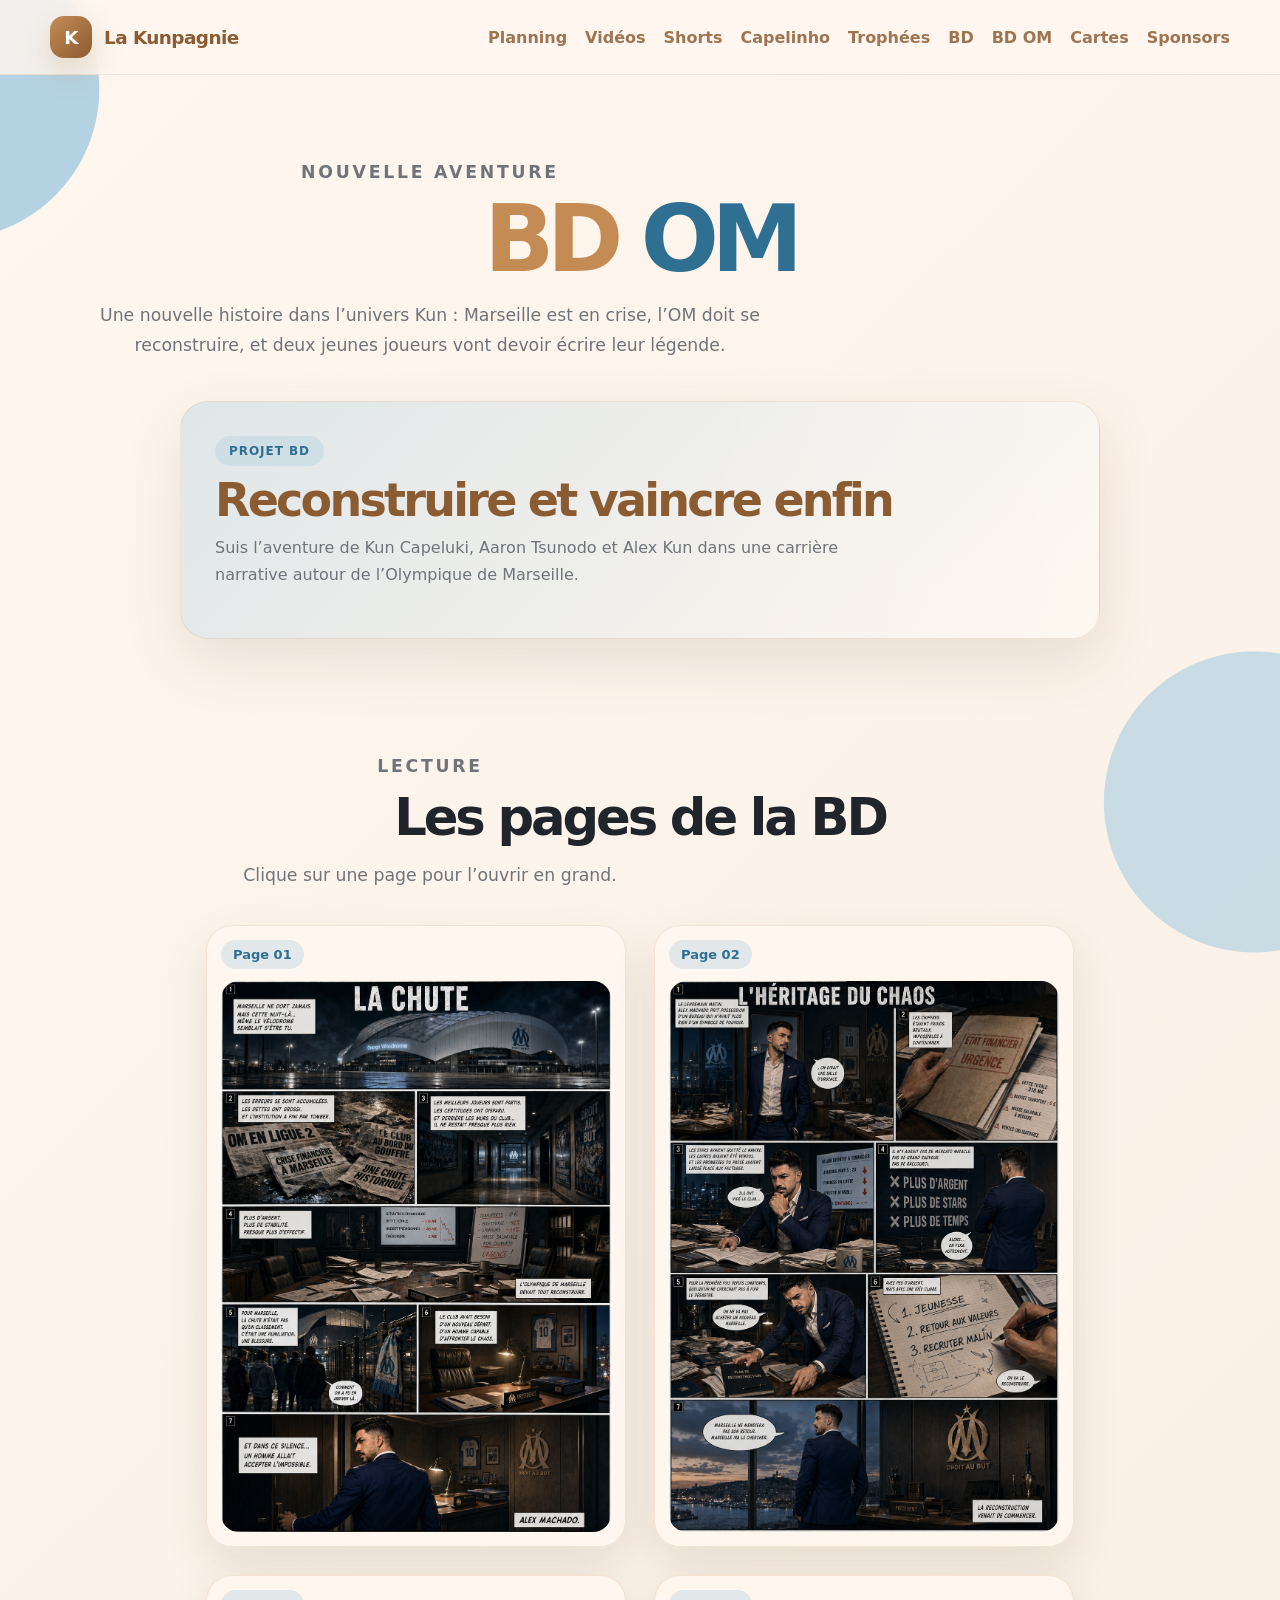
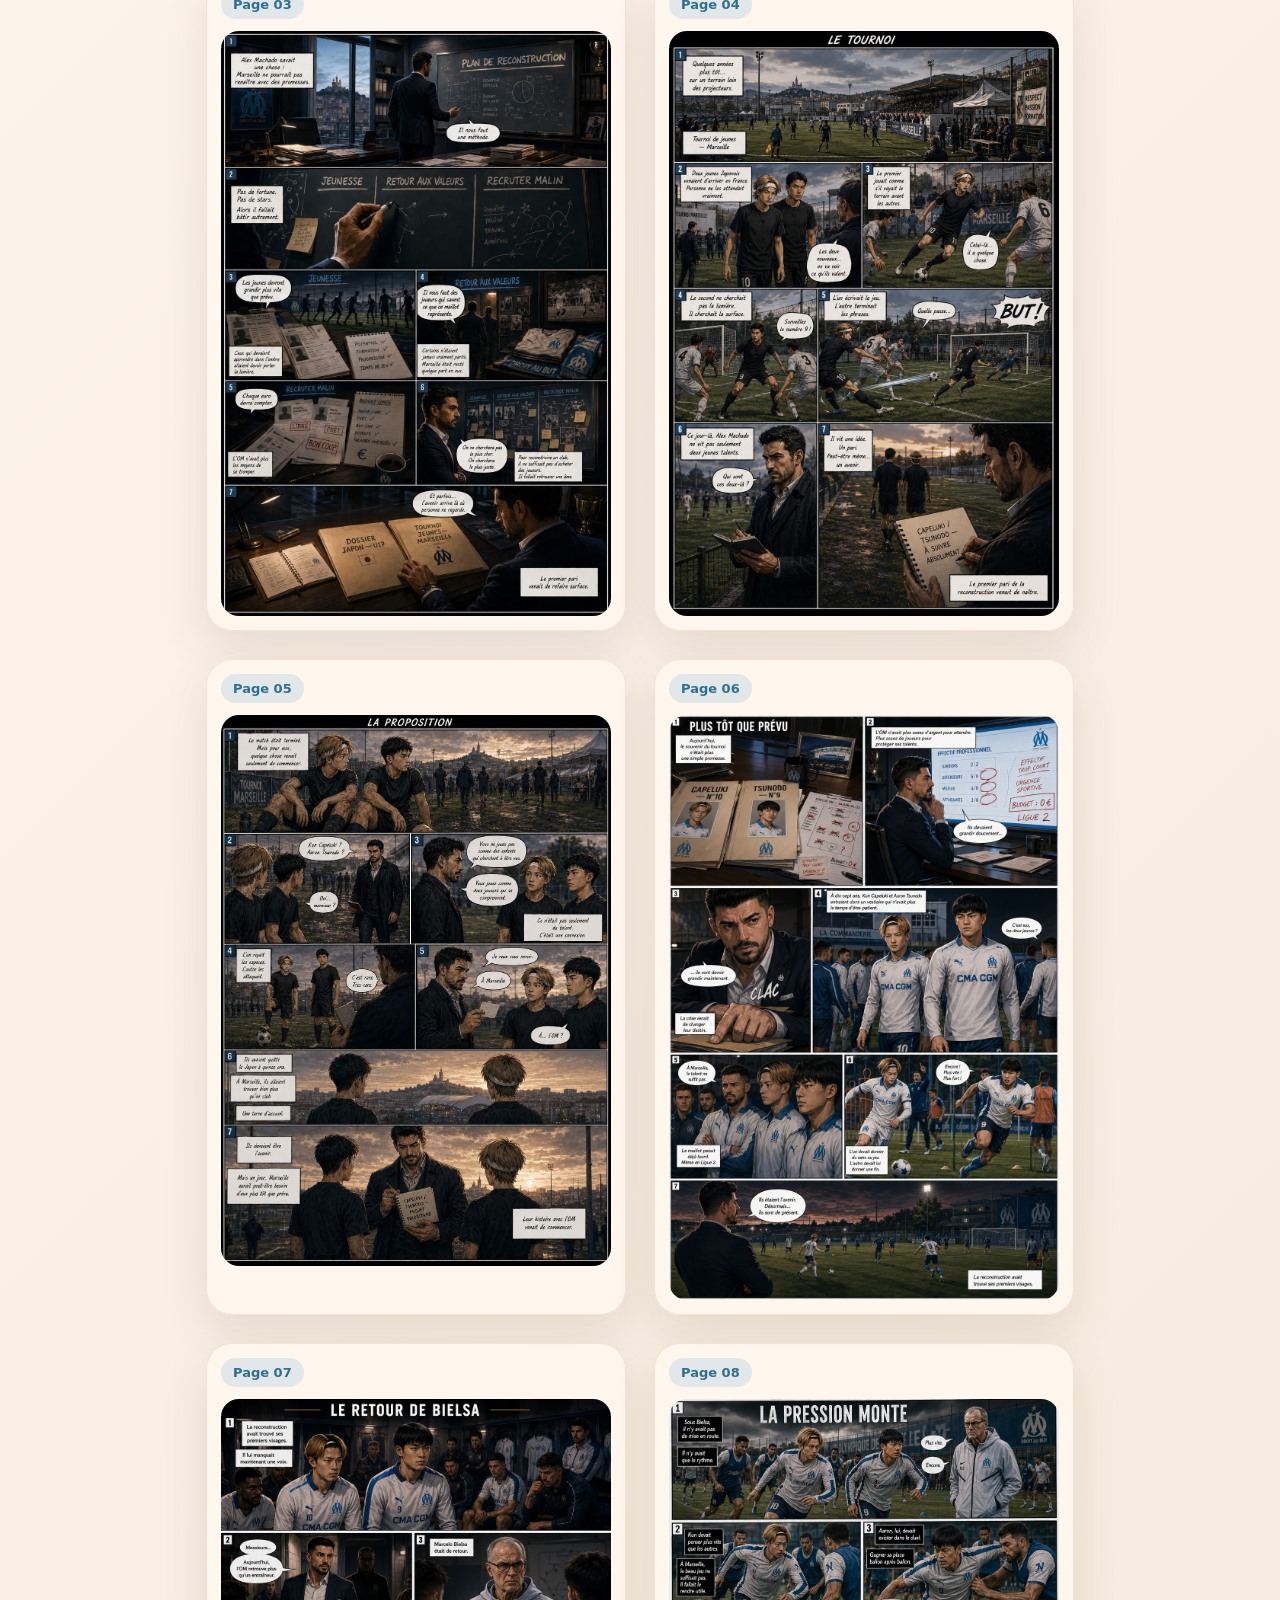
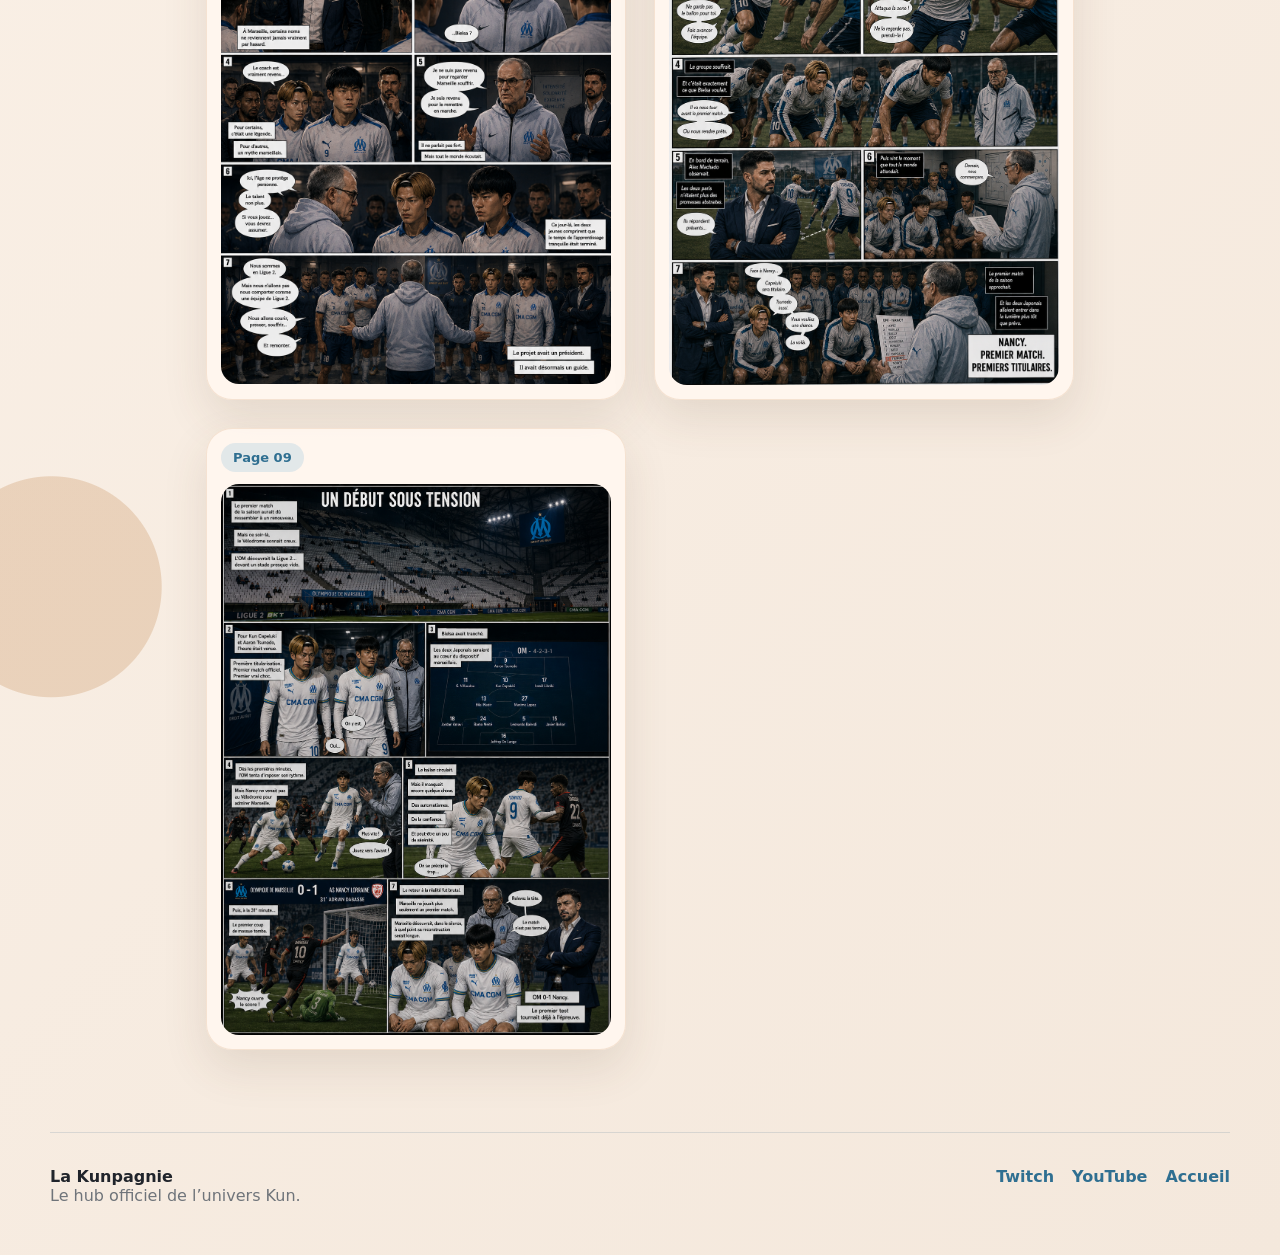
==== commit 0835a201: "Update bd-om.html" ====
--- a/bd-om.html
+++ b/bd-om.html
@@ -53,56 +53,55 @@
     <div class="section-heading center">
       <p class="eyebrow">Lecture</p>
       <h2>Les pages de la BD</h2>
-      <p>Les nouvelles planches seront ajoutées ici au fur et à mesure de l’aventure.</p>
+      <p>Clique sur une page pour l’ouvrir en grand.</p>
     </div>
 
     <div class="bd-pages-grid">
 
-      <article class="bd-page-card">
+      <a class="bd-page-card bd-page-link" href="om-page-01.png" target="_blank" rel="noopener">
         <span>Page 01</span>
         <img src="om-page-01.png" alt="BD OM Page 01">
-      </article>
-      <article class="bd-page-card">
+      </a>
+
+      <a class="bd-page-card bd-page-link" href="om-page-02.png" target="_blank" rel="noopener">
         <span>Page 02</span>
         <img src="om-page-02.png" alt="BD OM Page 02">
-      </article>
-      <article class="bd-page-card">
+      </a>
+
+      <a class="bd-page-card bd-page-link" href="om-page-03.png" target="_blank" rel="noopener">
         <span>Page 03</span>
         <img src="om-page-03.png" alt="BD OM Page 03">
-      </article>
-      <article class="bd-page-card">
+      </a>
+
+      <a class="bd-page-card bd-page-link" href="om-page-04.png" target="_blank" rel="noopener">
         <span>Page 04</span>
         <img src="om-page-04.png" alt="BD OM Page 04">
-      </article>
-      <article class="bd-page-card">
+      </a>
+
+      <a class="bd-page-card bd-page-link" href="om-page-05.png" target="_blank" rel="noopener">
         <span>Page 05</span>
         <img src="om-page-05.png" alt="BD OM Page 05">
-      </article>
-      <article class="bd-page-card">
+      </a>
+
+      <a class="bd-page-card bd-page-link" href="om-page-06.png" target="_blank" rel="noopener">
         <span>Page 06</span>
         <img src="om-page-06.png" alt="BD OM Page 06">
-      </article>
-      <article class="bd-page-card">
+      </a>
+
+      <a class="bd-page-card bd-page-link" href="om-page-07.png" target="_blank" rel="noopener">
         <span>Page 07</span>
         <img src="om-page-07.png" alt="BD OM Page 07">
-      </article>
-      <article class="bd-page-card">
+      </a>
+
+      <a class="bd-page-card bd-page-link" href="om-page-08.png" target="_blank" rel="noopener">
         <span>Page 08</span>
         <img src="om-page-08.png" alt="BD OM Page 08">
-      </article>
-      <article class="bd-page-card">
+      </a>
+
+      <a class="bd-page-card bd-page-link" href="om-page-09.png" target="_blank" rel="noopener">
         <span>Page 09</span>
         <img src="om-page-09.png" alt="BD OM Page 09">
-      </article>
-
-      <!-- Pour ajouter une nouvelle page, copie ce bloc :
-
-      <article class="bd-page-card">
-        <span>Page 02</span>
-        <img src="om-page-02.png" alt="BD OM Page 02">
-      </article>
-
-      -->
+      </a>
 
     </div>
   </section>
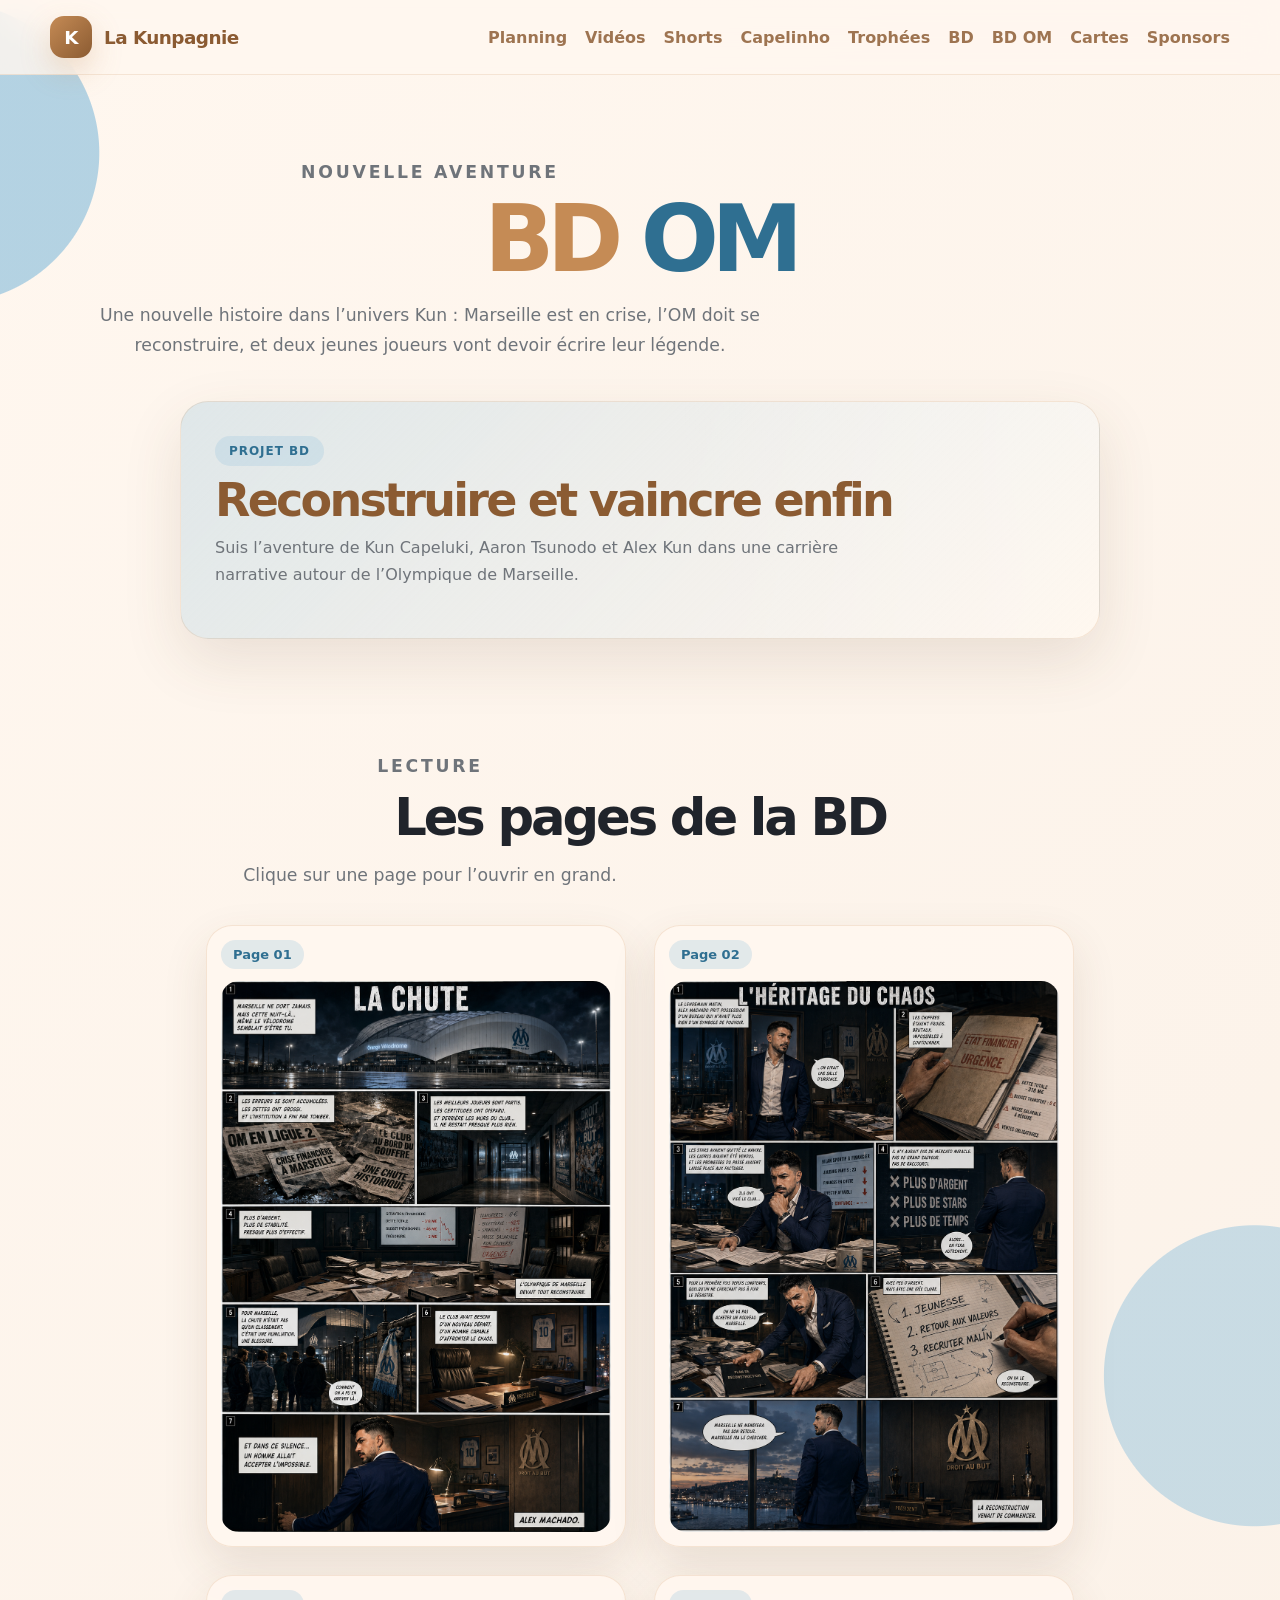
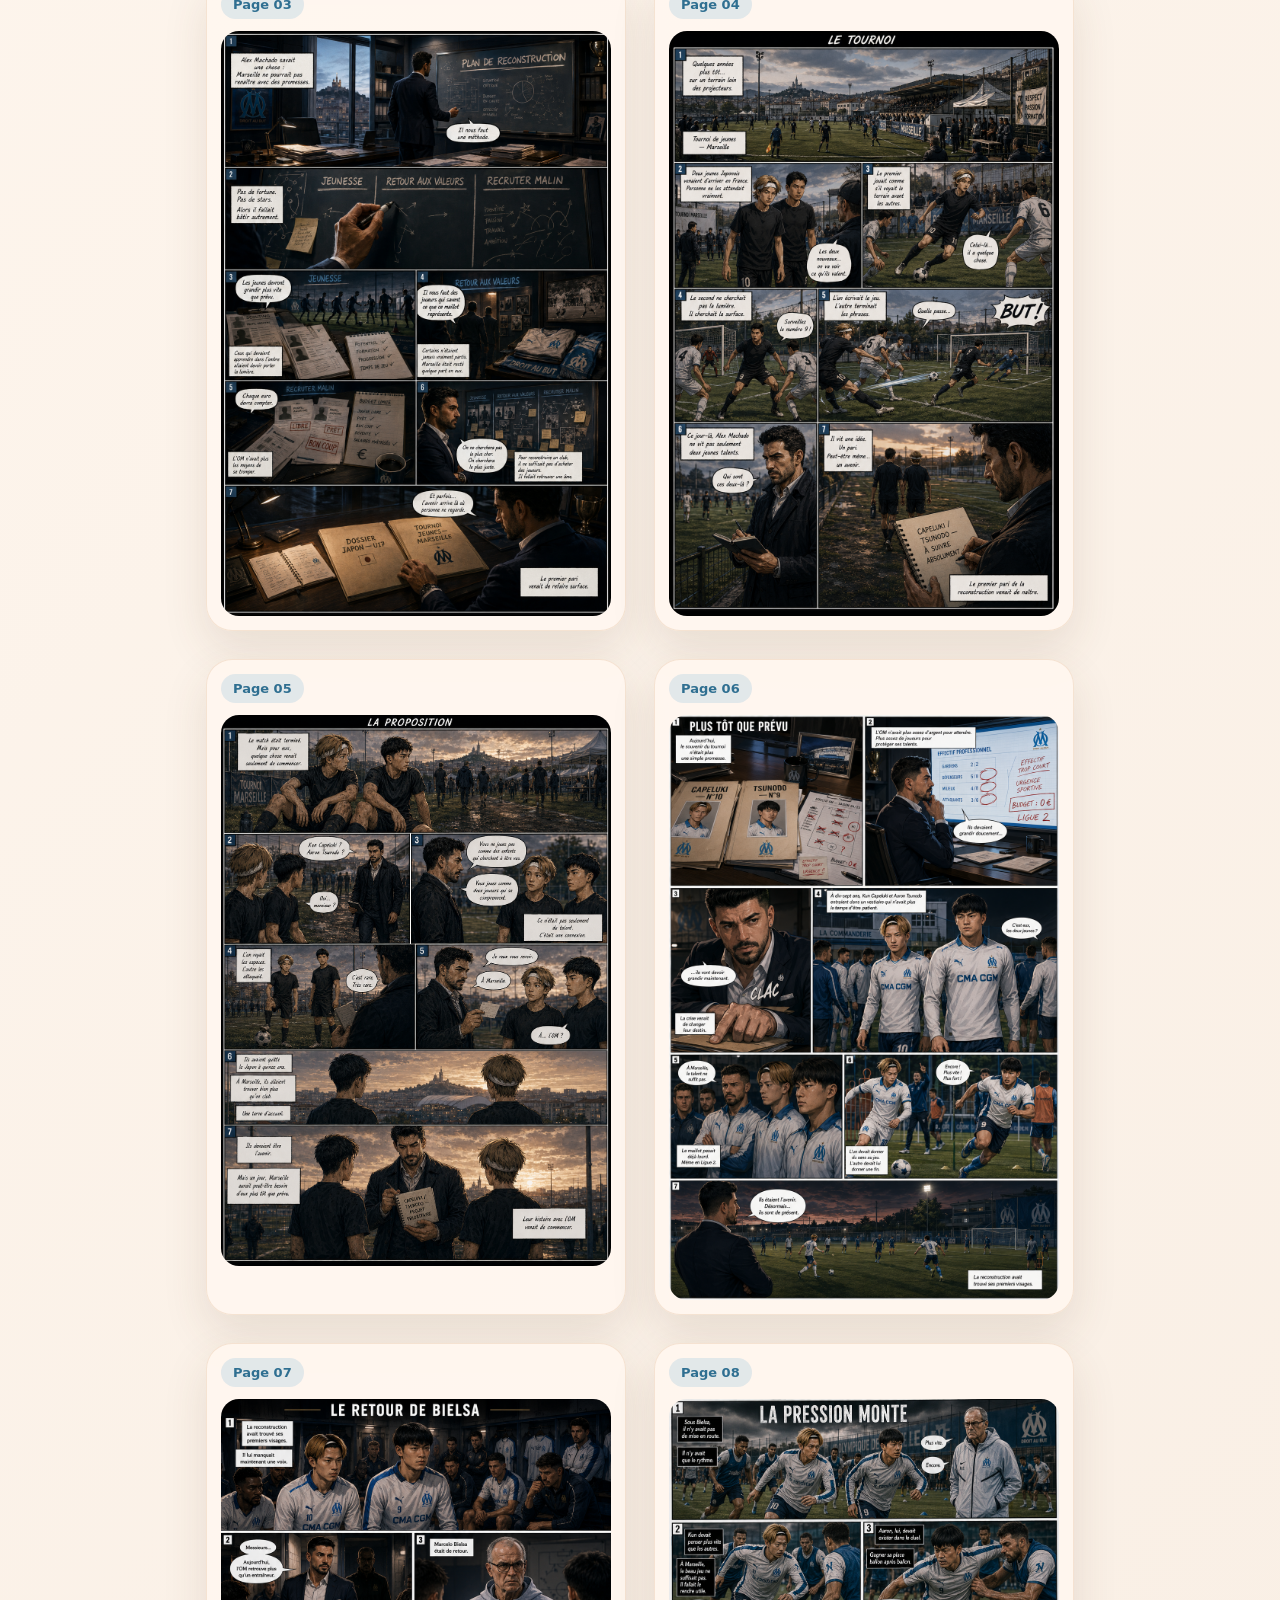
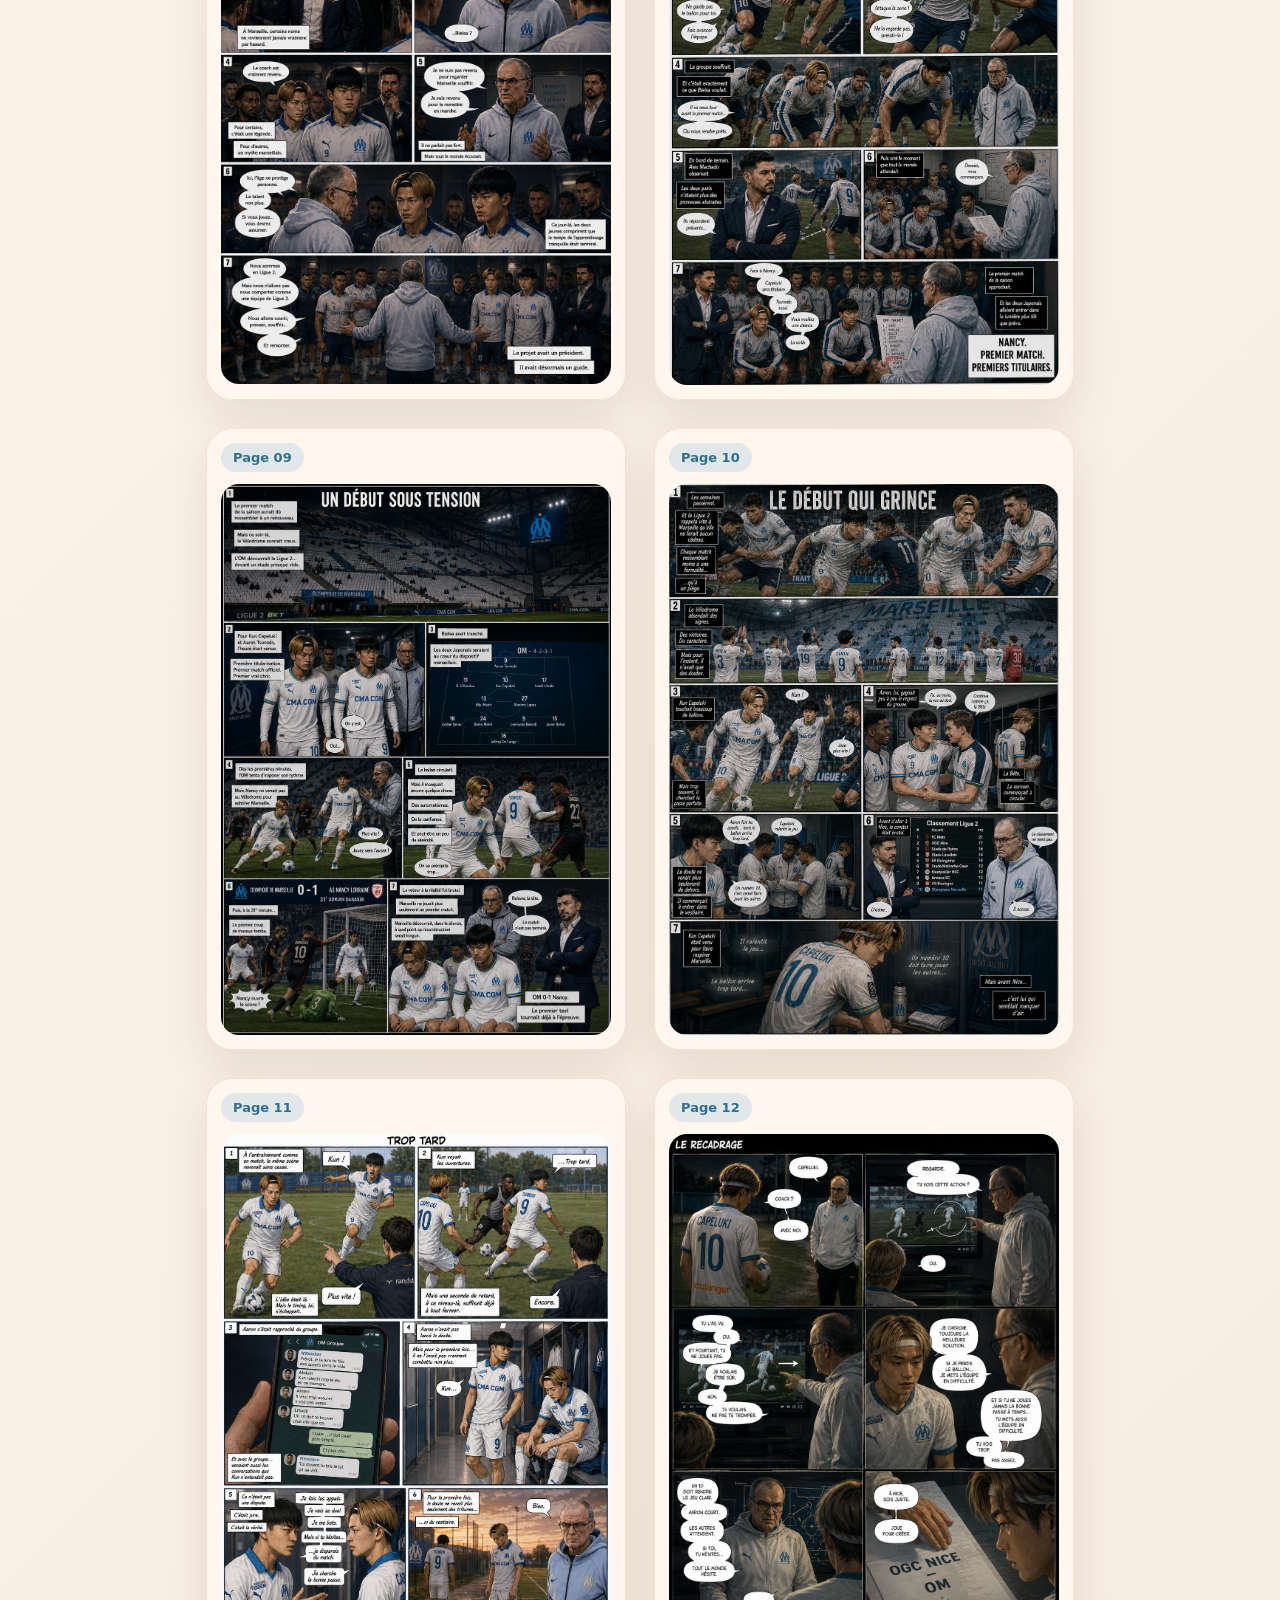
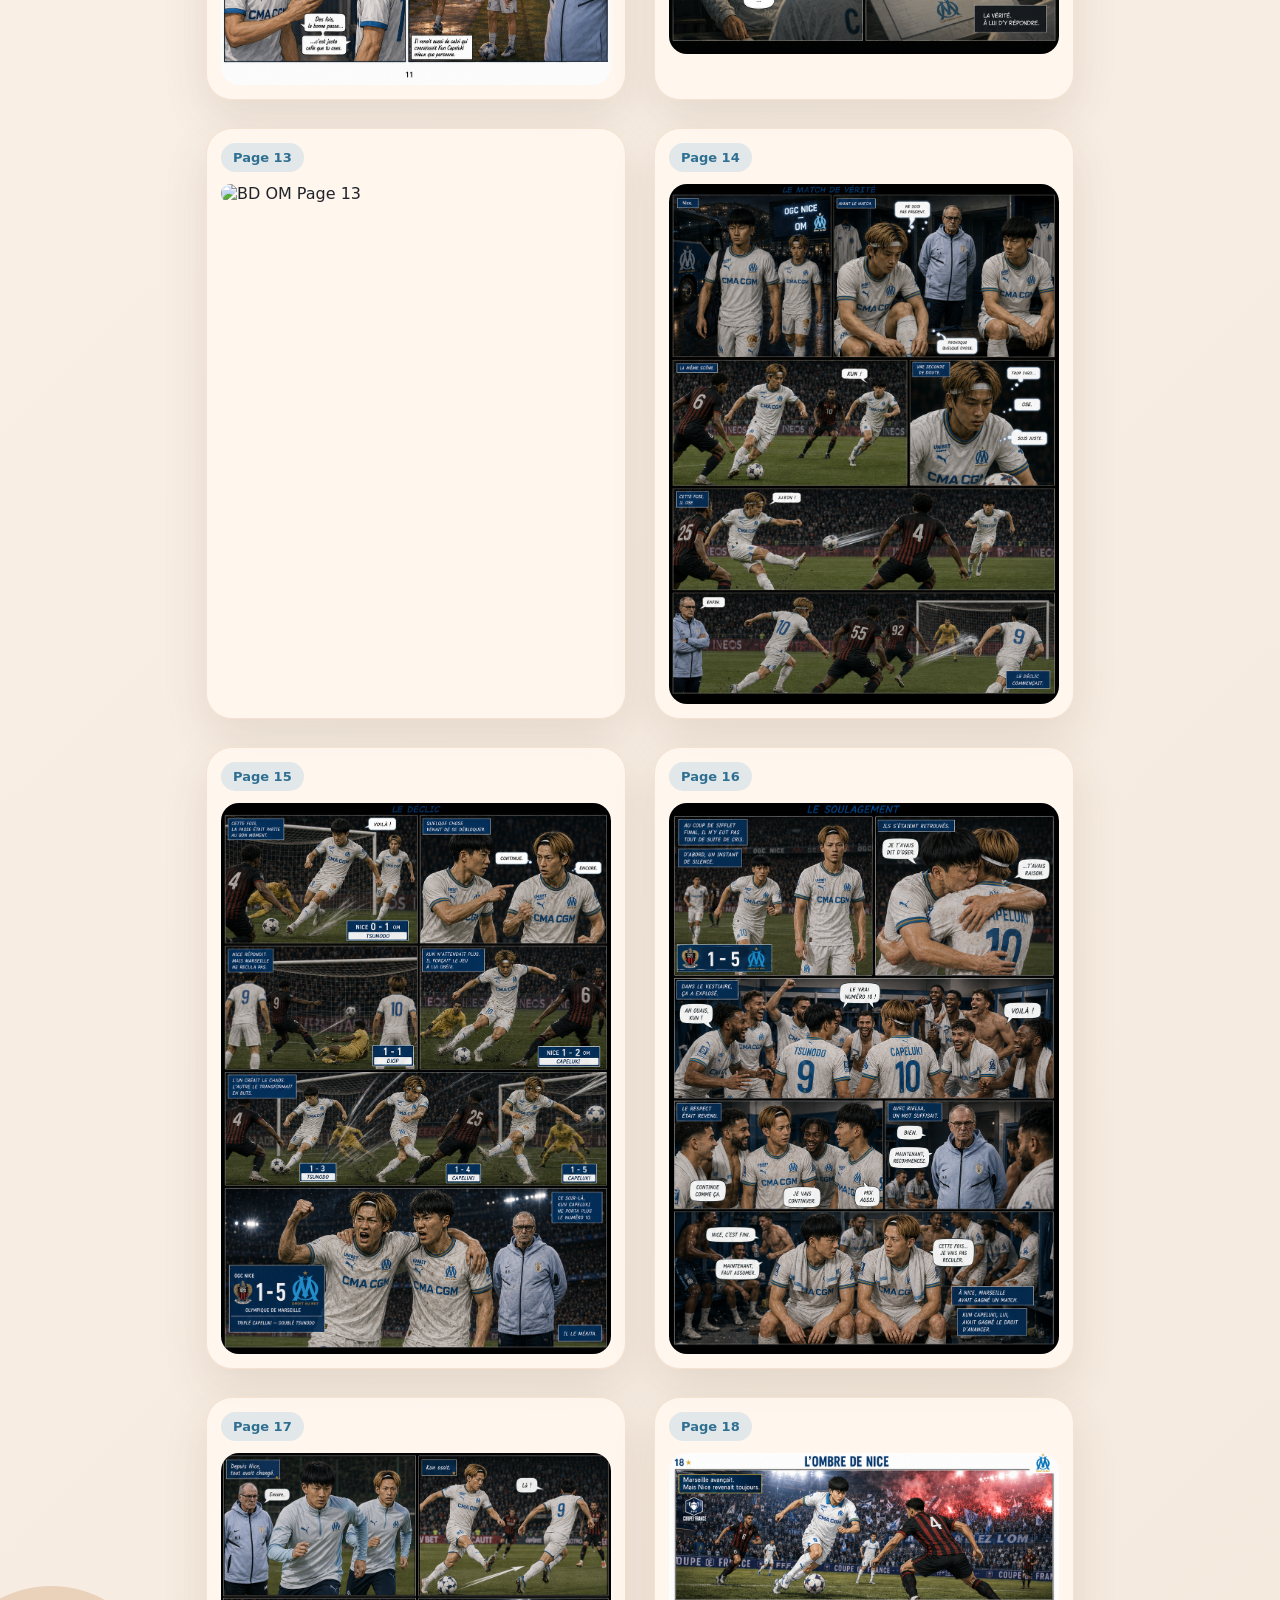
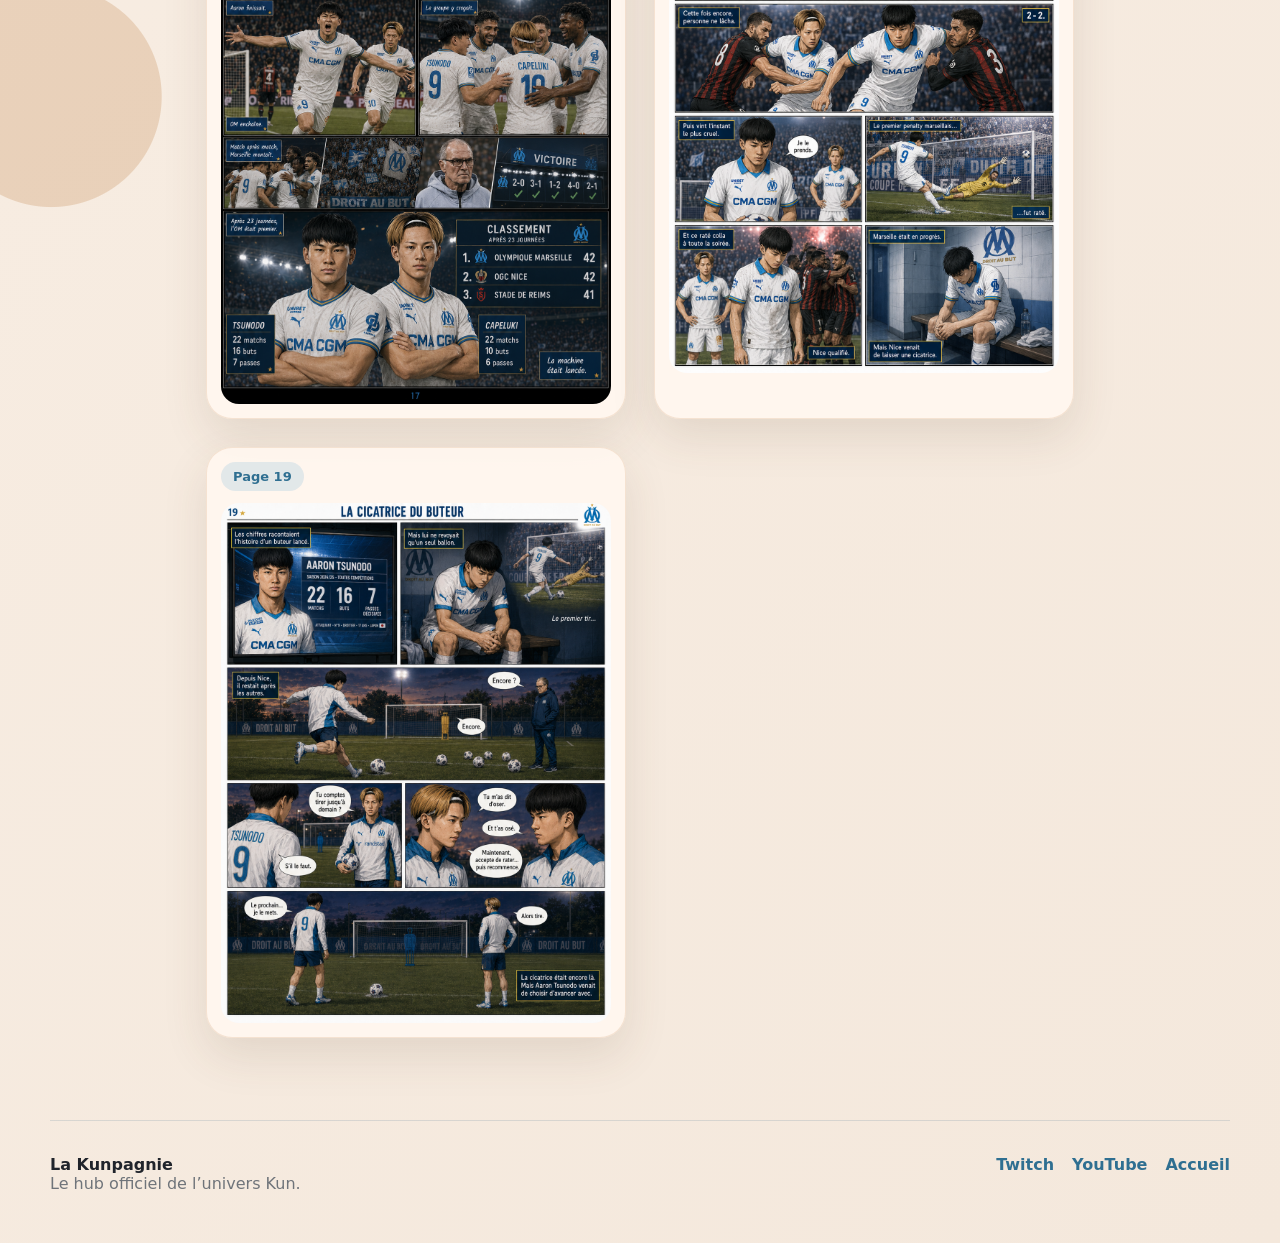
==== commit f6a6b3b1: "Update bd-om.html" ====
--- a/bd-om.html
+++ b/bd-om.html
@@ -103,6 +103,56 @@
         <img src="om-page-09.png" alt="BD OM Page 09">
       </a>
 
+      <a class="bd-page-card bd-page-link" href="om-page-09.png" target="_blank" rel="noopener">
+        <span>Page 10</span>
+        <img src="om-page-10.png" alt="BD OM Page 10">
+      </a>
+
+      <a class="bd-page-card bd-page-link" href="om-page-09.png" target="_blank" rel="noopener">
+        <span>Page 11</span>
+        <img src="om-page-11.png" alt="BD OM Page 11">
+      </a>
+
+      <a class="bd-page-card bd-page-link" href="om-page-09.png" target="_blank" rel="noopener">
+        <span>Page 12</span>
+        <img src="om-page-12.png" alt="BD OM Page 12">
+      </a>
+
+      <a class="bd-page-card bd-page-link" href="om-page-09.png" target="_blank" rel="noopener">
+        <span>Page 13</span>
+        <img src="om-page-139.png" alt="BD OM Page 13">
+      </a>
+
+      <a class="bd-page-card bd-page-link" href="om-page-09.png" target="_blank" rel="noopener">
+        <span>Page 14</span>
+        <img src="om-page-14.png" alt="BD OM Page 14">
+      </a>
+
+      <a class="bd-page-card bd-page-link" href="om-page-09.png" target="_blank" rel="noopener">
+        <span>Page 15</span>
+        <img src="om-page-15.png" alt="BD OM Page 15">
+      </a>
+
+      <a class="bd-page-card bd-page-link" href="om-page-09.png" target="_blank" rel="noopener">
+        <span>Page 16</span>
+        <img src="om-page-16.png" alt="BD OM Page 16">
+      </a>
+
+      <a class="bd-page-card bd-page-link" href="om-page-09.png" target="_blank" rel="noopener">
+        <span>Page 17</span>
+        <img src="om-page-17.png" alt="BD OM Page 17">
+      </a>
+
+      <a class="bd-page-card bd-page-link" href="om-page-09.png" target="_blank" rel="noopener">
+        <span>Page 18</span>
+        <img src="om-page-18.png" alt="BD OM Page 18">
+      </a>
+
+      <a class="bd-page-card bd-page-link" href="om-page-09.png" target="_blank" rel="noopener">
+        <span>Page 19</span>
+        <img src="om-page-19.png" alt="BD OM Page 19">
+      </a>
+
     </div>
   </section>
 </main>
--- a/style.css
+++ b/style.css
@@ -834,3 +834,24 @@
   display: block;
   border-radius: 18px;
 }
+
+.bd-page-link {
+  display: block;
+  color: inherit;
+  text-decoration: none;
+  cursor: pointer;
+  transition: transform 0.22s ease, box-shadow 0.22s ease;
+}
+
+.bd-page-link:hover {
+  transform: translateY(-6px);
+  box-shadow: 0 28px 70px rgba(91, 65, 42, 0.18);
+}
+
+.bd-page-link img {
+  transition: transform 0.22s ease;
+}
+
+.bd-page-link:hover img {
+  transform: scale(1.015);
+}
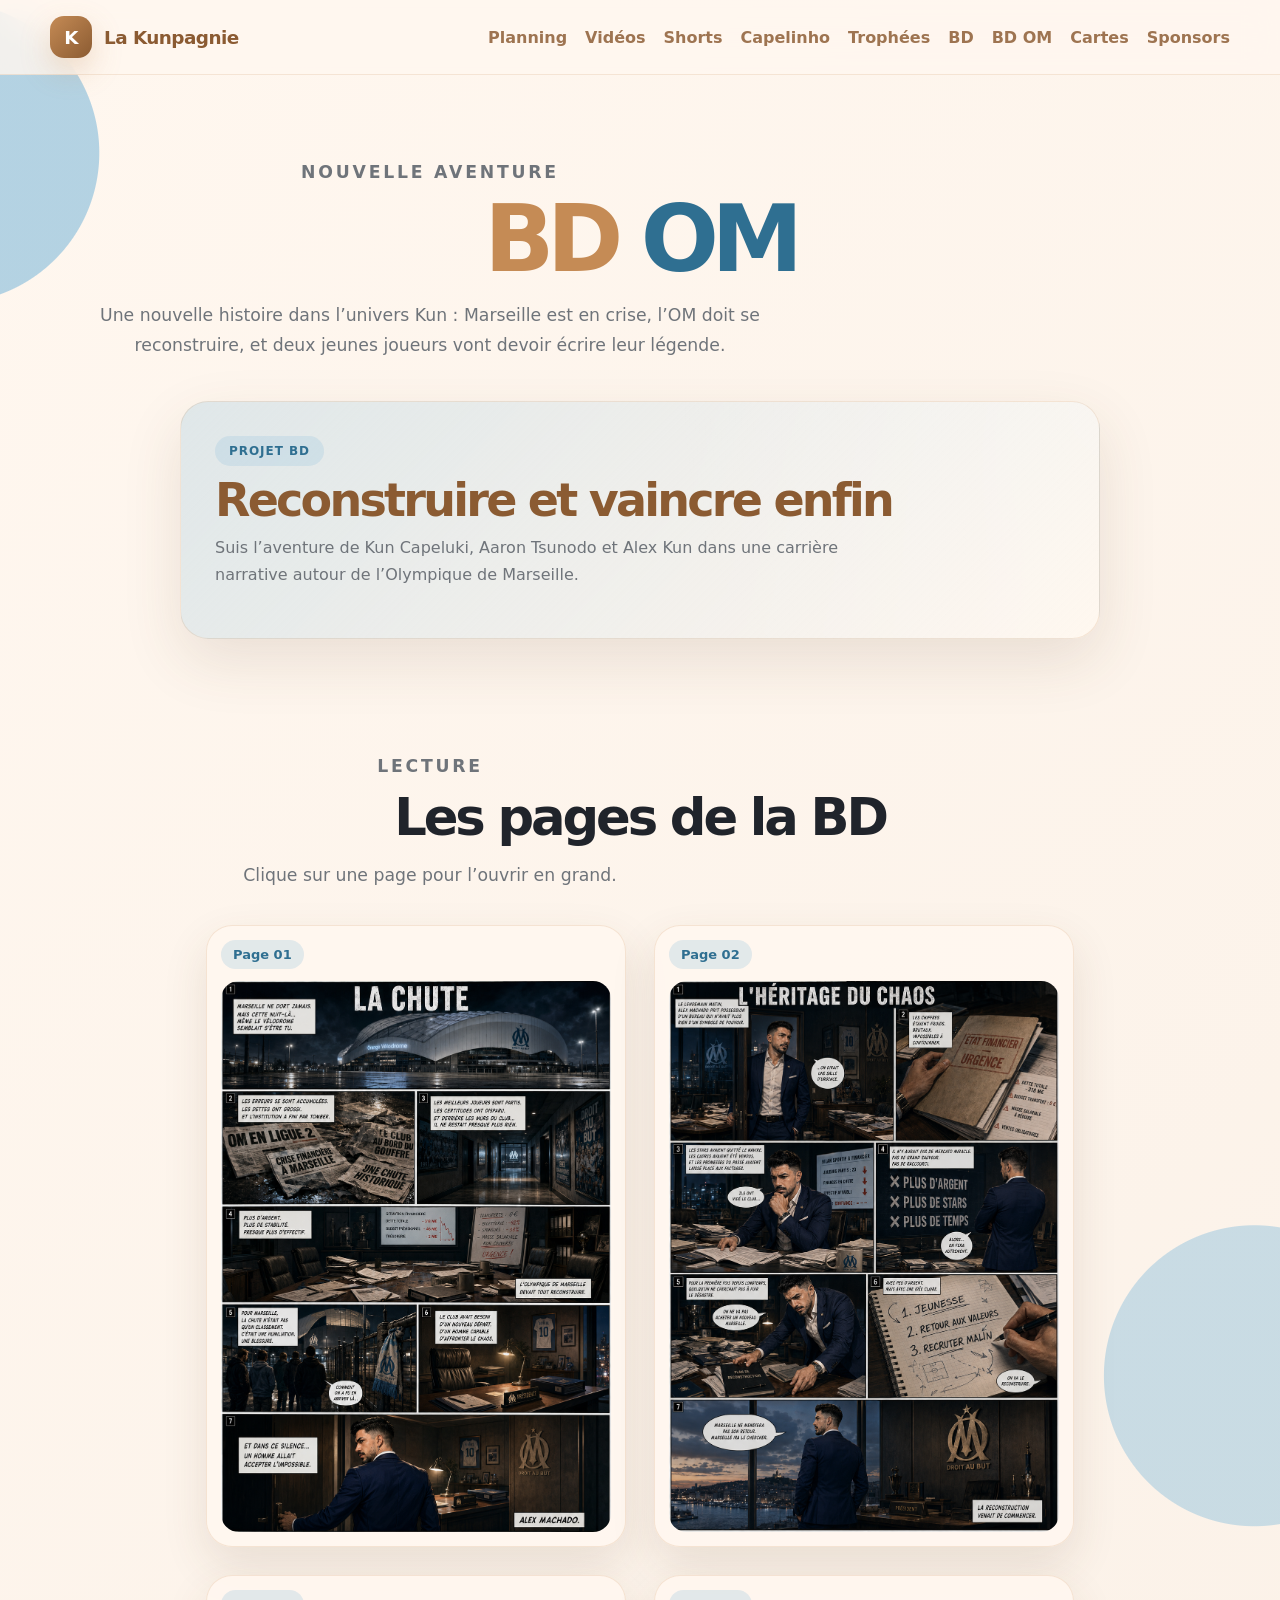
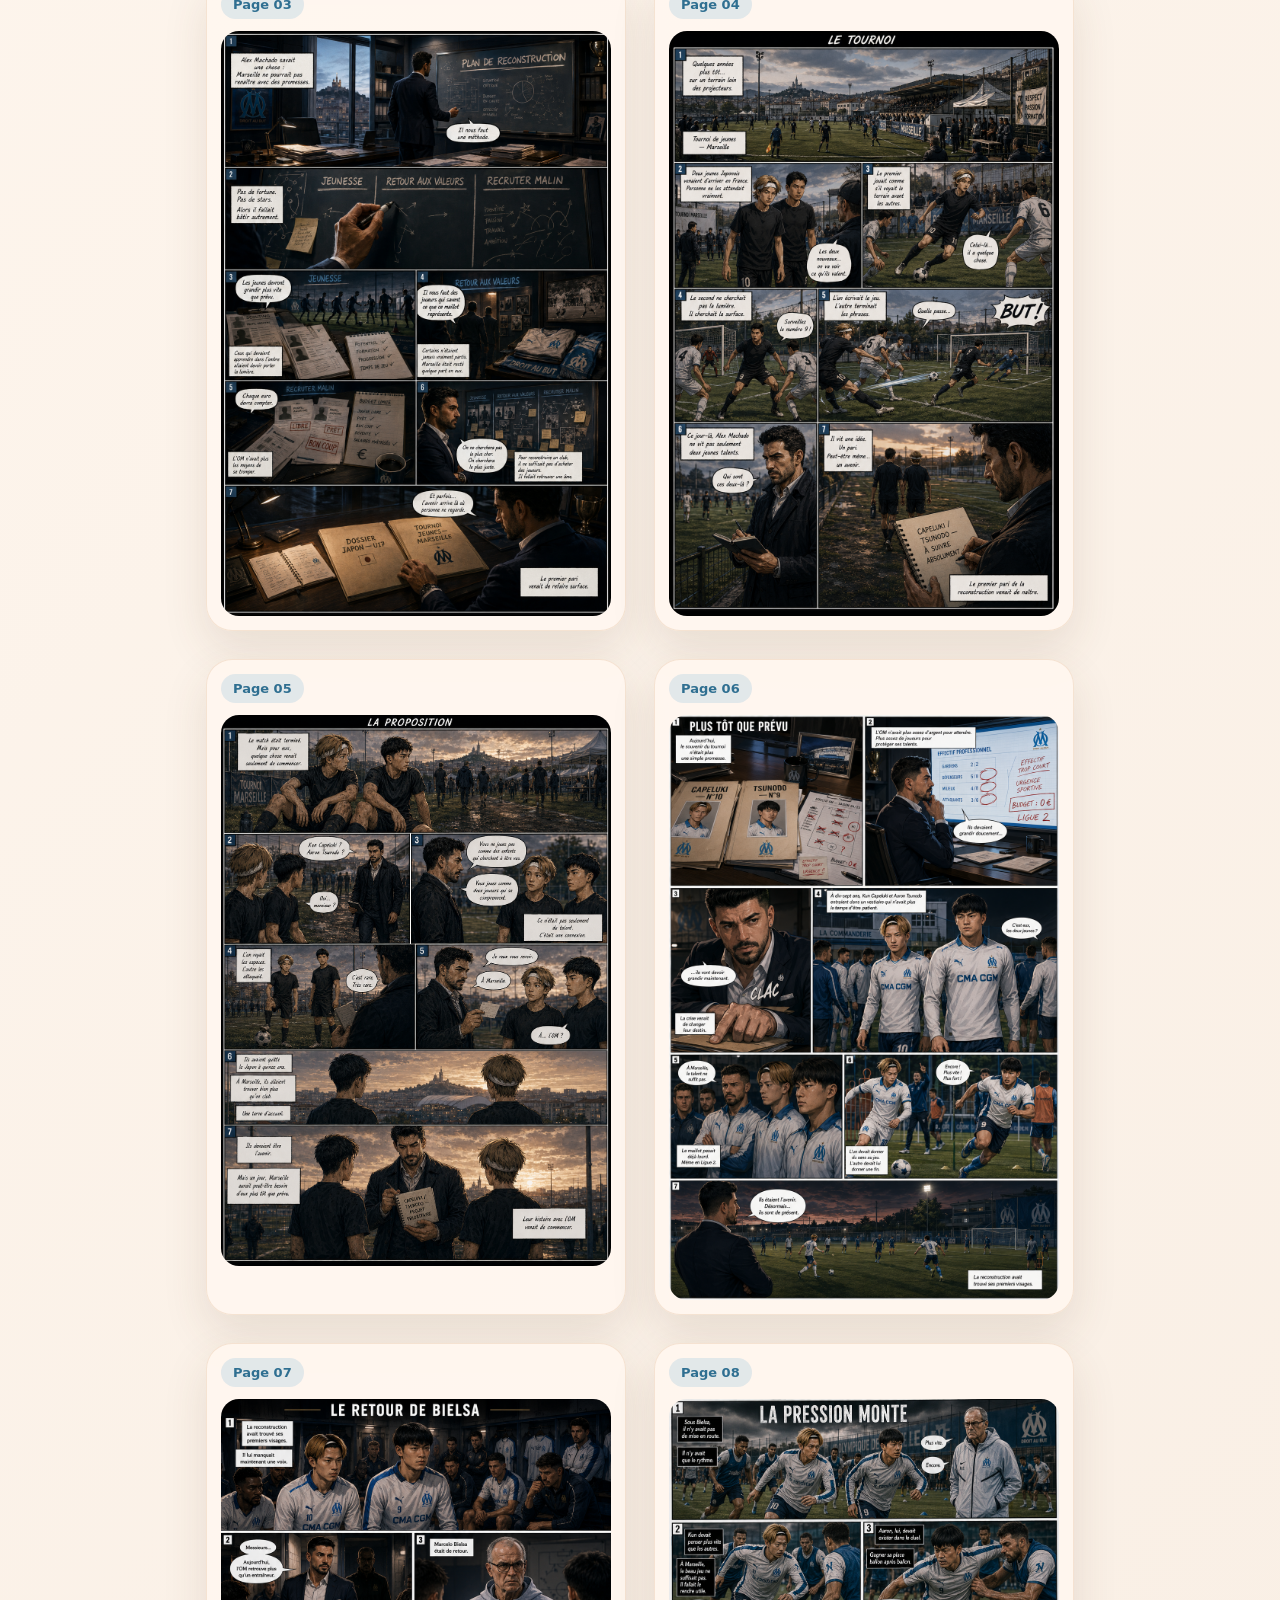
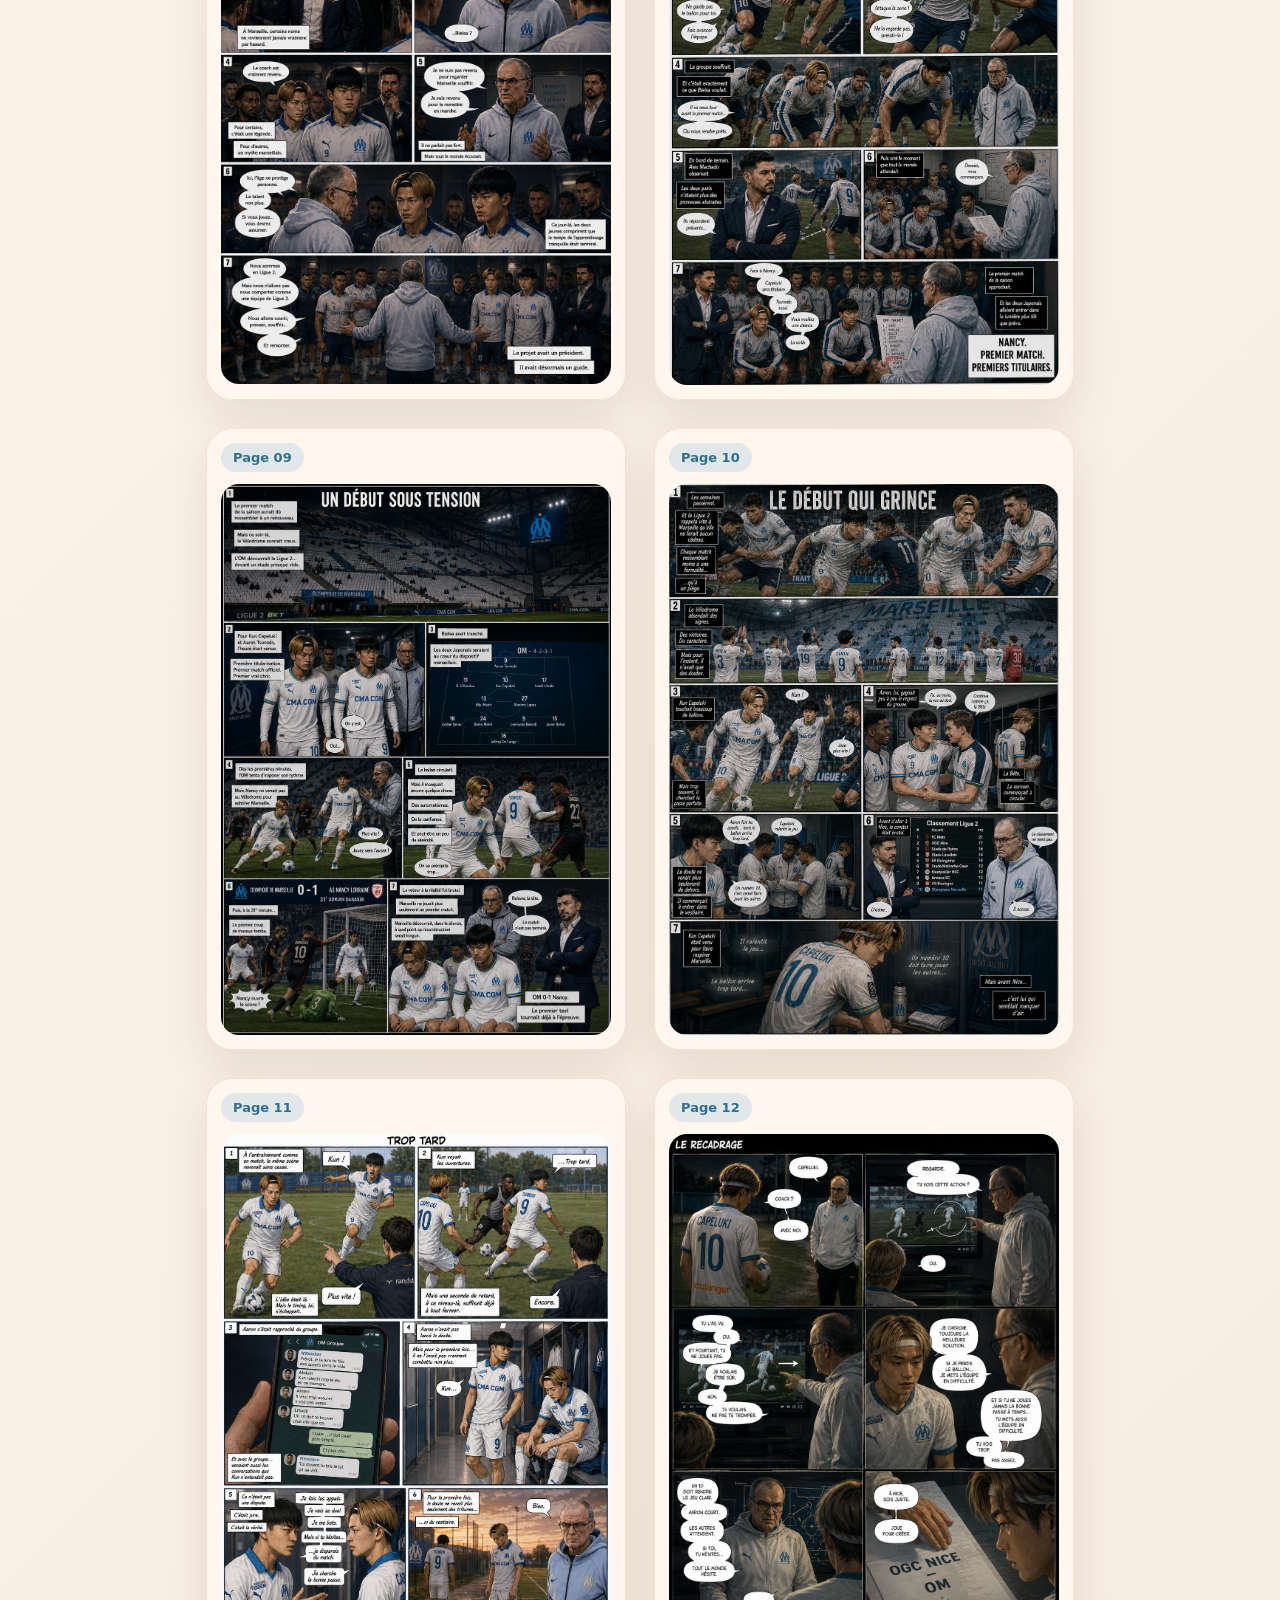
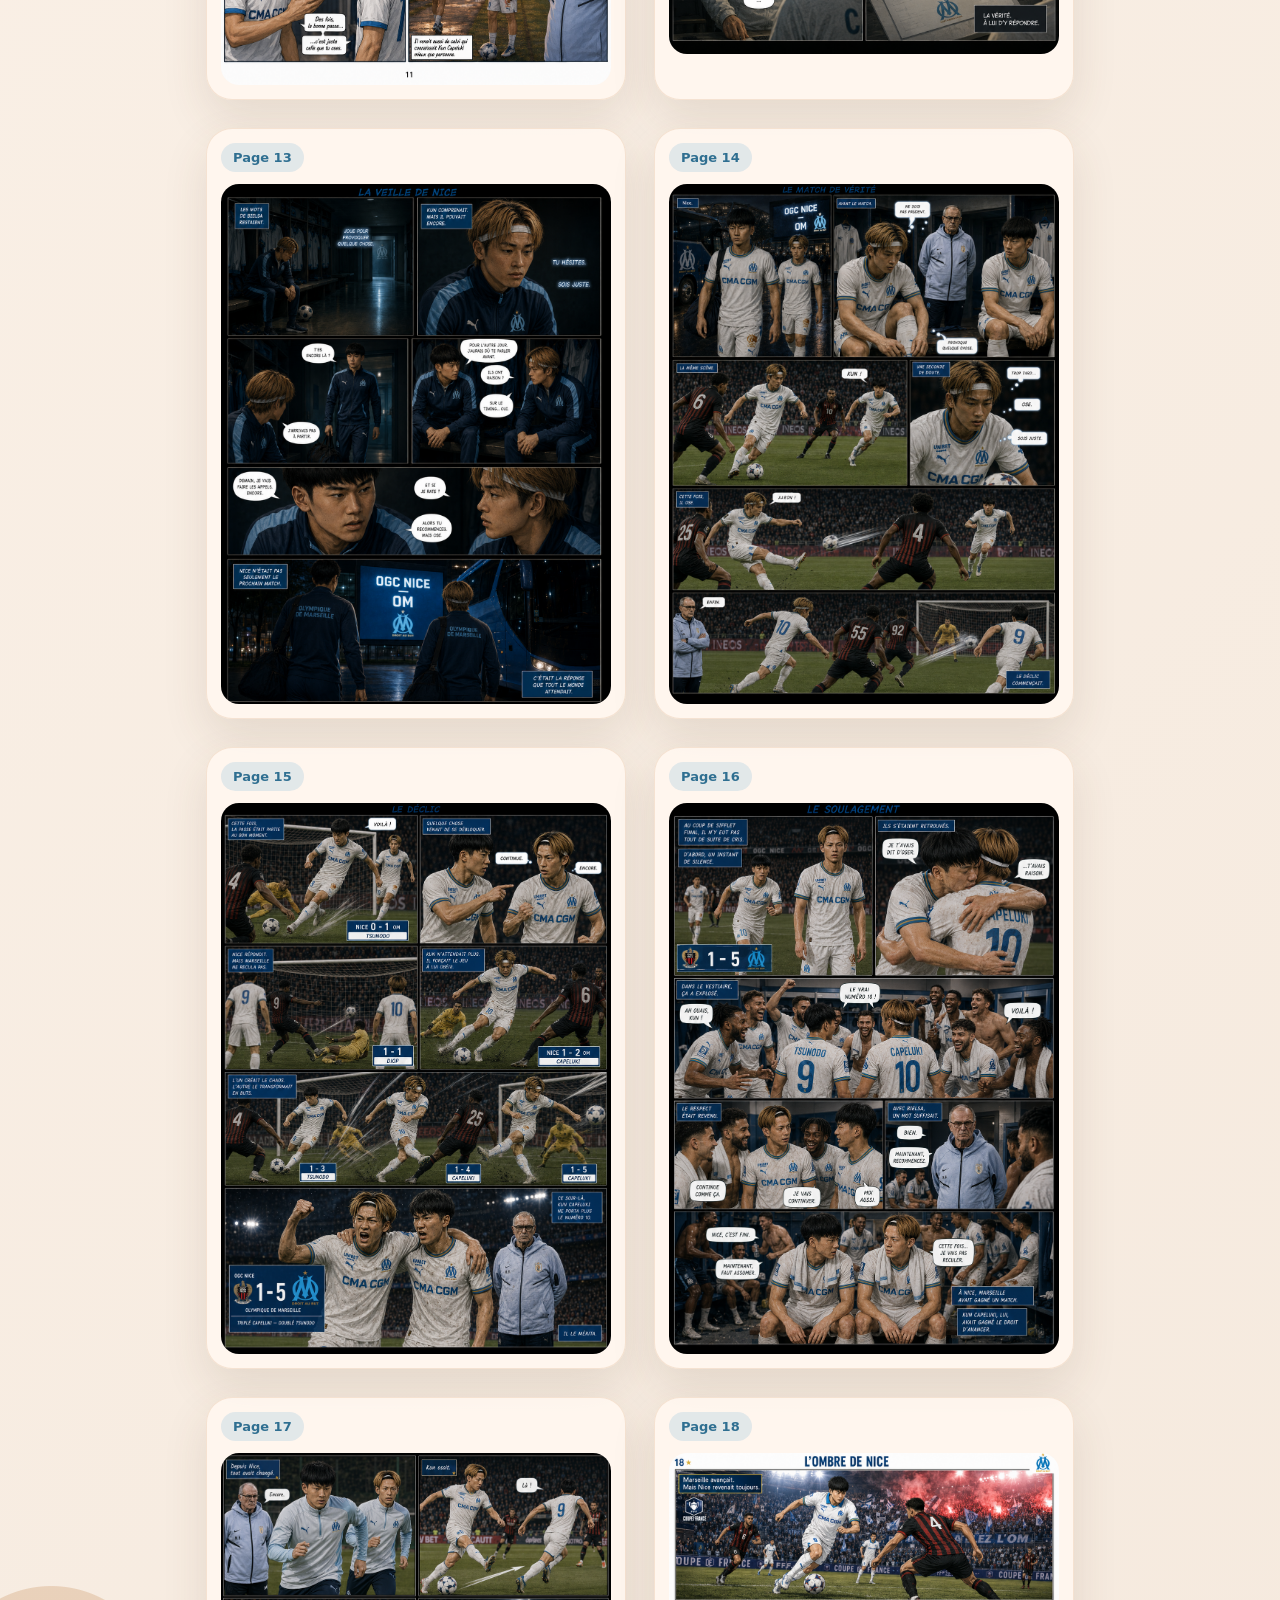
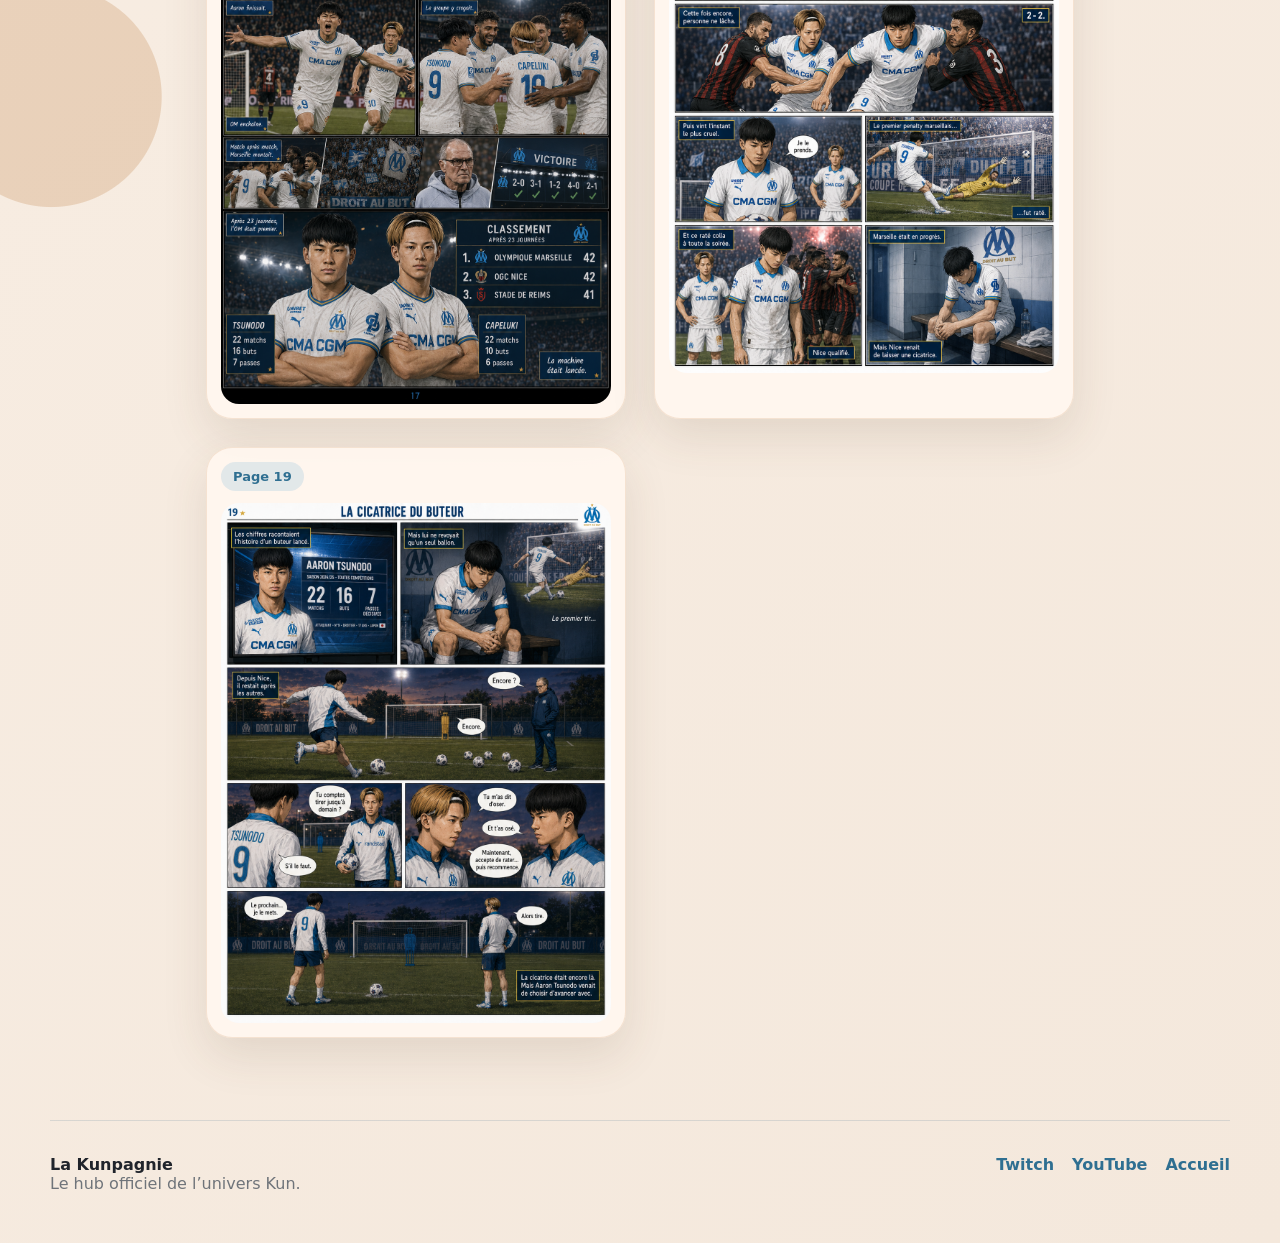
==== commit 663b30f9: "Update bd-om.html" ====
--- a/bd-om.html
+++ b/bd-om.html
@@ -120,7 +120,7 @@
 
       <a class="bd-page-card bd-page-link" href="om-page-09.png" target="_blank" rel="noopener">
         <span>Page 13</span>
-        <img src="om-page-139.png" alt="BD OM Page 13">
+        <img src="om-page-13.png" alt="BD OM Page 13">
       </a>
 
       <a class="bd-page-card bd-page-link" href="om-page-09.png" target="_blank" rel="noopener">
